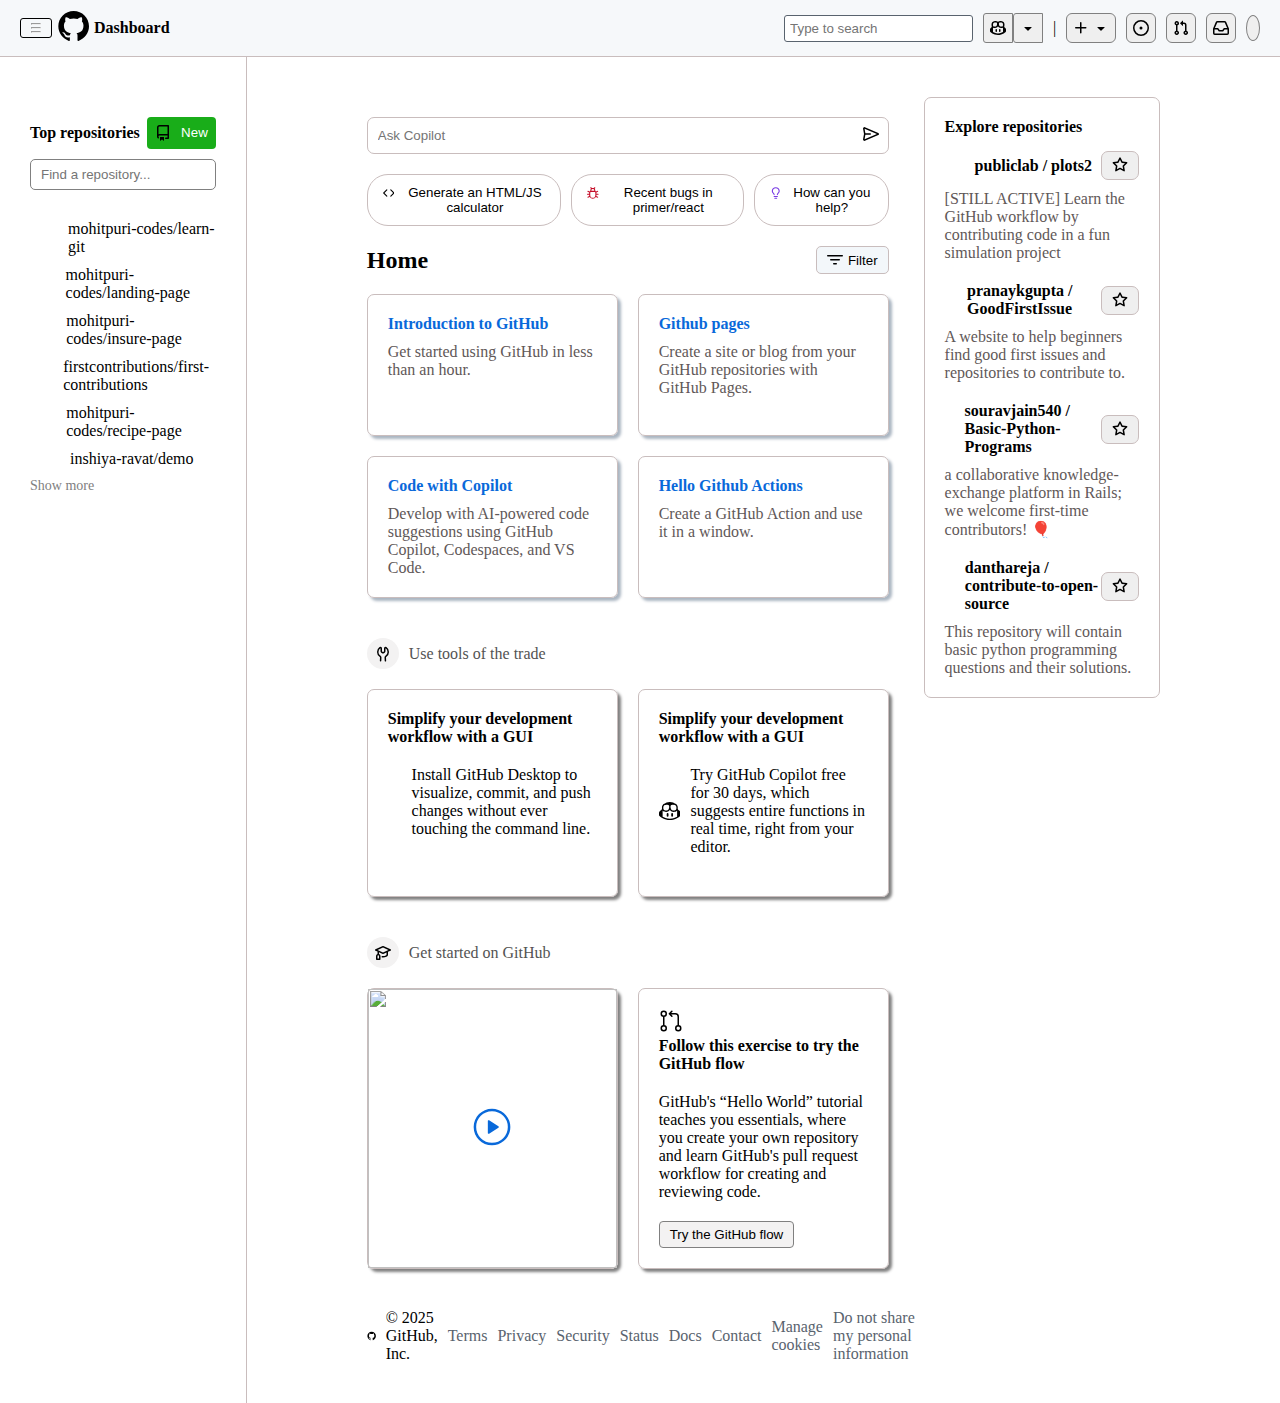
==== index.html @ d953e291 "feat:Added the main page" ====
<!DOCTYPE html>
<html lang="en">
<head>
    <meta charset="UTF-8">
    <meta name="viewport" content="width=device-width, initial-scale=1.0">
    <title>Document</title>
    <link rel="stylesheet" href="style.css">
</head>
<body>
    <header>
        <nav>
            <!-- left nav -->
            <div class="left-nav">
                <div class="hamburger-menu">
                    <hr>
                    <hr>
                    <hr>
                </div>
                <div class="brand-logo">
                    <svg height="32" aria-hidden="true" viewBox="0 0 24 24" version="1.1" width="32" data-view-component="true" class="octicon octicon-mark-github v-align-middle">
                        <path d="M12.5.75C6.146.75 1 5.896 1 12.25c0 5.089 3.292 9.387 7.863 10.91.575.101.79-.244.79-.546 0-.273-.014-1.178-.014-2.142-2.889.532-3.636-.704-3.866-1.35-.13-.331-.69-1.352-1.18-1.625-.402-.216-.977-.748-.014-.762.906-.014 1.553.834 1.769 1.179 1.035 1.74 2.688 1.25 3.349.948.1-.747.402-1.25.733-1.538-2.559-.287-5.232-1.279-5.232-5.678 0-1.25.445-2.285 1.178-3.09-.115-.288-.517-1.467.115-3.048 0 0 .963-.302 3.163 1.179.92-.259 1.897-.388 2.875-.388.977 0 1.955.13 2.875.388 2.2-1.495 3.162-1.179 3.162-1.179.633 1.581.23 2.76.115 3.048.733.805 1.179 1.825 1.179 3.09 0 4.413-2.688 5.39-5.247 5.678.417.36.776 1.05.776 2.128 0 1.538-.014 2.774-.014 3.162 0 .302.216.662.79.547C20.709 21.637 24 17.324 24 12.25 24 5.896 18.854.75 12.5.75Z"></path>
                    </svg>
                </div>
                <h4>Dashboard</h4>
            </div>
            <!-- right nav -->
             <div class="right-nav">
                <input type="text" placeholder="Type to search">
                <div class="copilot">
                    <button>
                        <svg aria-hidden="true" height="16" viewBox="0 0 16 16" version="1.1" width="16" data-view-component="true" class="octicon octicon-copilot Button-visual">
                            <path d="M7.998 15.035c-4.562 0-7.873-2.914-7.998-3.749V9.338c.085-.628.677-1.686 1.588-2.065.013-.07.024-.143.036-.218.029-.183.06-.384.126-.612-.201-.508-.254-1.084-.254-1.656 0-.87.128-1.769.693-2.484.579-.733 1.494-1.124 2.724-1.261 1.206-.134 2.262.034 2.944.765.05.053.096.108.139.165.044-.057.094-.112.143-.165.682-.731 1.738-.899 2.944-.765 1.23.137 2.145.528 2.724 1.261.566.715.693 1.614.693 2.484 0 .572-.053 1.148-.254 1.656.066.228.098.429.126.612.012.076.024.148.037.218.924.385 1.522 1.471 1.591 2.095v1.872c0 .766-3.351 3.795-8.002 3.795Zm0-1.485c2.28 0 4.584-1.11 5.002-1.433V7.862l-.023-.116c-.49.21-1.075.291-1.727.291-1.146 0-2.059-.327-2.71-.991A3.222 3.222 0 0 1 8 6.303a3.24 3.24 0 0 1-.544.743c-.65.664-1.563.991-2.71.991-.652 0-1.236-.081-1.727-.291l-.023.116v4.255c.419.323 2.722 1.433 5.002 1.433ZM6.762 2.83c-.193-.206-.637-.413-1.682-.297-1.019.113-1.479.404-1.713.7-.247.312-.369.789-.369 1.554 0 .793.129 1.171.308 1.371.162.181.519.379 1.442.379.853 0 1.339-.235 1.638-.54.315-.322.527-.827.617-1.553.117-.935-.037-1.395-.241-1.614Zm4.155-.297c-1.044-.116-1.488.091-1.681.297-.204.219-.359.679-.242 1.614.091.726.303 1.231.618 1.553.299.305.784.54 1.638.54.922 0 1.28-.198 1.442-.379.179-.2.308-.578.308-1.371 0-.765-.123-1.242-.37-1.554-.233-.296-.693-.587-1.713-.7Z"></path><path d="M6.25 9.037a.75.75 0 0 1 .75.75v1.501a.75.75 0 0 1-1.5 0V9.787a.75.75 0 0 1 .75-.75Zm4.25.75v1.501a.75.75 0 0 1-1.5 0V9.787a.75.75 0 0 1 1.5 0Z"></path>
                        </svg>
                    </button>
                    <button>
                        <svg aria-hidden="true" height="16" viewBox="0 0 16 16" version="1.1" width="16" data-view-component="true" class="octicon octicon-triangle-down Button-visual">
                            <path d="m4.427 7.427 3.396 3.396a.25.25 0 0 0 .354 0l3.396-3.396A.25.25 0 0 0 11.396 7H4.604a.25.25 0 0 0-.177.427Z"></path>
                        </svg>
                    </button>
                </div>
                <div class="pipeline">
                    |
                </div>
                <div class="create-repo">
                    <button>
                        <svg aria-hidden="true" height="16" viewBox="0 0 16 16" version="1.1" width="16" data-view-component="true" class="octicon octicon-plus">
                            <path d="M7.75 2a.75.75 0 0 1 .75.75V7h4.25a.75.75 0 0 1 0 1.5H8.5v4.25a.75.75 0 0 1-1.5 0V8.5H2.75a.75.75 0 0 1 0-1.5H7V2.75A.75.75 0 0 1 7.75 2Z"></path>
                        </svg>
                        <svg aria-hidden="true" height="16" viewBox="0 0 16 16" version="1.1" width="16" data-view-component="true" class="octicon octicon-triangle-down">
                            <path d="m4.427 7.427 3.396 3.396a.25.25 0 0 0 .354 0l3.396-3.396A.25.25 0 0 0 11.396 7H4.604a.25.25 0 0 0-.177.427Z"></path>
                        </svg>
                    </button>
                    
                </div>
                <button class="issues">
                    <svg aria-hidden="true" height="16" viewBox="0 0 16 16" version="1.1" width="16" data-view-component="true" class="octicon octicon-issue-opened Button-visual">
                        <path d="M8 9.5a1.5 1.5 0 1 0 0-3 1.5 1.5 0 0 0 0 3Z"></path><path d="M8 0a8 8 0 1 1 0 16A8 8 0 0 1 8 0ZM1.5 8a6.5 6.5 0 1 0 13 0 6.5 6.5 0 0 0-13 0Z"></path>
                    </svg>
                </button>
                <button class="pull-requests">
                    <svg aria-hidden="true" height="16" viewBox="0 0 16 16" version="1.1" width="16" data-view-component="true" class="octicon octicon-git-pull-request Button-visual">
                        <path d="M1.5 3.25a2.25 2.25 0 1 1 3 2.122v5.256a2.251 2.251 0 1 1-1.5 0V5.372A2.25 2.25 0 0 1 1.5 3.25Zm5.677-.177L9.573.677A.25.25 0 0 1 10 .854V2.5h1A2.5 2.5 0 0 1 13.5 5v5.628a2.251 2.251 0 1 1-1.5 0V5a1 1 0 0 0-1-1h-1v1.646a.25.25 0 0 1-.427.177L7.177 3.427a.25.25 0 0 1 0-.354ZM3.75 2.5a.75.75 0 1 0 0 1.5.75.75 0 0 0 0-1.5Zm0 9.5a.75.75 0 1 0 0 1.5.75.75 0 0 0 0-1.5Zm8.25.75a.75.75 0 1 0 1.5 0 .75.75 0 0 0-1.5 0Z"></path>
                    </svg>
                </button>
                <button class="notifications">
                    <svg aria-hidden="true" height="16" viewBox="0 0 16 16" version="1.1" width="16" data-view-component="true" class="octicon octicon-inbox Button-visual">
                        <path d="M2.8 2.06A1.75 1.75 0 0 1 4.41 1h7.18c.7 0 1.333.417 1.61 1.06l2.74 6.395c.04.093.06.194.06.295v4.5A1.75 1.75 0 0 1 14.25 15H1.75A1.75 1.75 0 0 1 0 13.25v-4.5c0-.101.02-.202.06-.295Zm1.61.44a.25.25 0 0 0-.23.152L1.887 8H4.75a.75.75 0 0 1 .6.3L6.625 10h2.75l1.275-1.7a.75.75 0 0 1 .6-.3h2.863L11.82 2.652a.25.25 0 0 0-.23-.152Zm10.09 7h-2.875l-1.275 1.7a.75.75 0 0 1-.6.3h-3.5a.75.75 0 0 1-.6-.3L4.375 9.5H1.5v3.75c0 .138.112.25.25.25h12.5a.25.25 0 0 0 .25-.25Z"></path>
                    </svg>
                </button>
                <button class="profile">
                    <img src="	https://avatars.githubusercontent.com/u/194055453?v=4" alt="">

                </button>
             </div>
        </nav>
    </header>
    <!-- main -->

    <main class="main-section">
        <div class="main-section-left">
            <div class="create-new-repo">
                <h4>Top repositories</h4>
                <button class="create-new-repo-btn">
                    <span><svg aria-hidden="true" height="16" viewBox="0 0 16 16" version="1.1" width="16" data-view-component="true" class="octicon octicon-repo">
                        <path d="M2 2.5A2.5 2.5 0 0 1 4.5 0h8.75a.75.75 0 0 1 .75.75v12.5a.75.75 0 0 1-.75.75h-2.5a.75.75 0 0 1 0-1.5h1.75v-2h-8a1 1 0 0 0-.714 1.7.75.75 0 1 1-1.072 1.05A2.495 2.495 0 0 1 2 11.5Zm10.5-1h-8a1 1 0 0 0-1 1v6.708A2.486 2.486 0 0 1 4.5 9h8ZM5 12.25a.25.25 0 0 1 .25-.25h3.5a.25.25 0 0 1 .25.25v3.25a.25.25 0 0 1-.4.2l-1.45-1.087a.249.249 0 0 0-.3 0L5.4 15.7a.25.25 0 0 1-.4-.2Z"></path>
                    </svg></span>
                    <span>New</span></button>
            </div>
            <div class="find-repo">
                <input type="text" placeholder="Find a repository...">
                <ul>
                    <li><img src="https://avatars.githubusercontent.com/u/194055453?v=4" alt=""> <span>mohitpuri-codes/learn-git</span></li>
                    <li><img src="https://avatars.githubusercontent.com/u/194055453?v=4" alt=""> <span>
                        mohitpuri-codes/landing-page</span></li>
                    <li><img src="https://avatars.githubusercontent.com/u/194055453?v=4" alt=""> <span>mohitpuri-codes/insure-page</span></li>
                    <li><img src="https://avatars.githubusercontent.com/u/37713493?s=16&amp;v=4" alt=""> <span>firstcontributions/first-contributions</span></li>
                    <li><img src="https://avatars.githubusercontent.com/u/194055453?v=4" alt=""> <span>mohitpuri-codes/recipe-page</span></li>
                    <li><img src="https://avatars.githubusercontent.com/u/194055453?v=4" alt=""> <span>inshiya-ravat/demo</span></li>
                    <li class="show-more">Show more</li>
                </ul>
            </div>
        </div>
        <div class="main-section-right grid-container">
            <div class="grid-left" style="padding-right: 35px;">
                <div class="copilot-container">
                    <input type="text" placeholder="Ask Copilot" >
                    <div class="send">
                        <svg aria-hidden="true" height="16" viewBox="0 0 16 16" version="1.1" width="16" data-view-component="true" class="octicon octicon-paper-airplane Button-visual">
                            <path d="M.989 8 .064 2.68a1.342 1.342 0 0 1 1.85-1.462l13.402 5.744a1.13 1.13 0 0 1 0 2.076L1.913 14.782a1.343 1.343 0 0 1-1.85-1.463L.99 8Zm.603-5.288L2.38 7.25h4.87a.75.75 0 0 1 0 1.5H2.38l-.788 4.538L13.929 8Z"></path>
                        </svg>
                    </div>
                </div>
                <div class="copilot-suggestions">
                    <button> <svg aria-hidden="true" height="16" viewBox="0 0 16 16" version="1.1" width="16" data-view-component="true" class="octicon octicon-code">
                        <path d="m11.28 3.22 4.25 4.25a.75.75 0 0 1 0 1.06l-4.25 4.25a.749.749 0 0 1-1.275-.326.749.749 0 0 1 .215-.734L13.94 8l-3.72-3.72a.749.749 0 0 1 .326-1.275.749.749 0 0 1 .734.215Zm-6.56 0a.751.751 0 0 1 1.042.018.751.751 0 0 1 .018 1.042L2.06 8l3.72 3.72a.749.749 0 0 1-.326 1.275.749.749 0 0 1-.734-.215L.47 8.53a.75.75 0 0 1 0-1.06Z"></path>
                        </svg> 
                        <span> Generate an HTML/JS calculator</span>
                    </button>
                    <button> <svg style="fill: rgba(197, 13, 40,1);"  aria-hidden="true" height="16" viewBox="0 0 16 16" version="1.1" width="16" data-view-component="true" class="octicon octicon-bug">
                        <path d="M4.72.22a.75.75 0 0 1 1.06 0l1 .999a3.488 3.488 0 0 1 2.441 0l.999-1a.748.748 0 0 1 1.265.332.75.75 0 0 1-.205.729l-.775.776c.616.63.995 1.493.995 2.444v.327c0 .1-.009.197-.025.292.408.14.764.392 1.029.722l1.968-.787a.75.75 0 0 1 .556 1.392L13 7.258V9h2.25a.75.75 0 0 1 0 1.5H13v.5c0 .409-.049.806-.141 1.186l2.17.868a.75.75 0 0 1-.557 1.392l-2.184-.873A4.997 4.997 0 0 1 8 16a4.997 4.997 0 0 1-4.288-2.427l-2.183.873a.75.75 0 0 1-.558-1.392l2.17-.868A5.036 5.036 0 0 1 3 11v-.5H.75a.75.75 0 0 1 0-1.5H3V7.258L.971 6.446a.75.75 0 0 1 .558-1.392l1.967.787c.265-.33.62-.583 1.03-.722a1.677 1.677 0 0 1-.026-.292V4.5c0-.951.38-1.814.995-2.444L4.72 1.28a.75.75 0 0 1 0-1.06Zm.53 6.28a.75.75 0 0 0-.75.75V11a3.5 3.5 0 1 0 7 0V7.25a.75.75 0 0 0-.75-.75ZM6.173 5h3.654A.172.172 0 0 0 10 4.827V4.5a2 2 0 1 0-4 0v.327c0 .096.077.173.173.173Z"></path>
                    </svg> 
                        <span> Recent bugs in primer/react</span>
                    </button>
                    <button> <svg style="fill: rgba(120, 58, 228,1);" aria-hidden="true" height="16" viewBox="0 0 16 16" version="1.1" width="16" data-view-component="true" class="octicon octicon-light-bulb">
                        <path d="M8 1.5c-2.363 0-4 1.69-4 3.75 0 .984.424 1.625.984 2.304l.214.253c.223.264.47.556.673.848.284.411.537.896.621 1.49a.75.75 0 0 1-1.484.211c-.04-.282-.163-.547-.37-.847a8.456 8.456 0 0 0-.542-.68c-.084-.1-.173-.205-.268-.32C3.201 7.75 2.5 6.766 2.5 5.25 2.5 2.31 4.863 0 8 0s5.5 2.31 5.5 5.25c0 1.516-.701 2.5-1.328 3.259-.095.115-.184.22-.268.319-.207.245-.383.453-.541.681-.208.3-.33.565-.37.847a.751.751 0 0 1-1.485-.212c.084-.593.337-1.078.621-1.489.203-.292.45-.584.673-.848.075-.088.147-.173.213-.253.561-.679.985-1.32.985-2.304 0-2.06-1.637-3.75-4-3.75ZM5.75 12h4.5a.75.75 0 0 1 0 1.5h-4.5a.75.75 0 0 1 0-1.5ZM6 15.25a.75.75 0 0 1 .75-.75h2.5a.75.75 0 0 1 0 1.5h-2.5a.75.75 0 0 1-.75-.75Z"></path>
                    </svg>
                        <span> How can you help?</span>
                    </button>
                </div>
                
                <div class="home-container">
                    <h2>Home</h2>
                    <button><svg aria-hidden="true" height="16" viewBox="0 0 16 16" version="1.1" width="16" data-view-component="true" class="octicon octicon-filter mr-2">
                        <path d="M.75 3h14.5a.75.75 0 0 1 0 1.5H.75a.75.75 0 0 1 0-1.5ZM3 7.75A.75.75 0 0 1 3.75 7h8.5a.75.75 0 0 1 0 1.5h-8.5A.75.75 0 0 1 3 7.75Zm3 4a.75.75 0 0 1 .75-.75h2.5a.75.75 0 0 1 0 1.5h-2.5a.75.75 0 0 1-.75-.75Z"></path>
                    </svg><span>Filter </span></button>
                </div>
                <div class="tutorials-grid">
                    <div class="tutorial">
                        <h4>Introduction to GitHub</h4>
                        <p>Get started using GitHub in less than an hour.</p>
                    </div>
                    <div class="tutorial">
                        <h4>Github pages</h4>
                        <p>Create a site or blog from your GitHub repositories with GitHub Pages.</p>
                    </div>
                    <div class="tutorial">
                        <h4>Code with Copilot</h4>
                        <p>Develop with AI-powered code suggestions using GitHub Copilot, Codespaces, and VS Code.</p>
                    </div>
                    <div class="tutorial">
                        <h4>Hello Github Actions</h4>
                        <p>Create a GitHub Action and use it in a window.</p>
                    </div>
                </div>
                <div class="use-this-tools-container">
                    <div class="use-this-tools">
                        <span>
                            <svg aria-hidden="true" height="16" viewBox="0 0 16 16" version="1.1" width="16" data-view-component="true" class="octicon octicon-tools color-fg-subtle">
                                <path d="M5.433 2.304A4.492 4.492 0 0 0 3.5 6c0 1.598.832 3.002 2.09 3.802.518.328.929.923.902 1.64v.008l-.164 3.337a.75.75 0 1 1-1.498-.073l.163-3.33c.002-.085-.05-.216-.207-.316A5.996 5.996 0 0 1 2 6a5.993 5.993 0 0 1 2.567-4.92 1.482 1.482 0 0 1 1.673-.04c.462.296.76.827.76 1.423v2.82c0 .082.041.16.11.206l.75.51a.25.25 0 0 0 .28 0l.75-.51A.249.249 0 0 0 9 5.282V2.463c0-.596.298-1.127.76-1.423a1.482 1.482 0 0 1 1.673.04A5.993 5.993 0 0 1 14 6a5.996 5.996 0 0 1-2.786 5.068c-.157.1-.209.23-.207.315l.163 3.33a.752.752 0 0 1-1.094.714.75.75 0 0 1-.404-.64l-.164-3.345c-.027-.717.384-1.312.902-1.64A4.495 4.495 0 0 0 12.5 6a4.492 4.492 0 0 0-1.933-3.696c-.024.017-.067.067-.067.16v2.818a1.75 1.75 0 0 1-.767 1.448l-.75.51a1.75 1.75 0 0 1-1.966 0l-.75-.51A1.75 1.75 0 0 1 5.5 5.282V2.463c0-.092-.043-.142-.067-.159Z"></path>
                            </svg>
                        </span>
                        <p>Use tools of the trade</p>
                    </div>
                    <div class="use-this-tools-grid">
                        <div class="use-this-tool">
                            <h4>Simplify your development workflow with a GUI</h4>
                            <div class="use-this-tool__body">
                                <img src="https://github.githubassets.com/assets/gh-desktop-7c9388a38509.png" alt="">
                                <p>
                                    Install GitHub Desktop to visualize, commit, and push changes without ever touching the command line.</p>
                            </div>
                        </div>
                        <div class="use-this-tool">
                            <h4>Simplify your development workflow with a GUI</h4>
                            <div class="use-this-tool__body">
                                <svg style="width: 82px; height: 82px;" aria-hidden="true" height="24" viewBox="0 0 24 24" version="1.1" width="24" data-view-component="true" class="octicon octicon-copilot mb-3">
                                    <path d="M23.922 16.992c-.861 1.495-5.859 5.023-11.922 5.023-6.063 0-11.061-3.528-11.922-5.023A.641.641 0 0 1 0 16.736v-2.869a.841.841 0 0 1 .053-.22c.372-.935 1.347-2.292 2.605-2.656.167-.429.414-1.055.644-1.517a10.195 10.195 0 0 1-.052-1.086c0-1.331.282-2.499 1.132-3.368.397-.406.89-.717 1.474-.952 1.399-1.136 3.392-2.093 6.122-2.093 2.731 0 4.767.957 6.166 2.093.584.235 1.077.546 1.474.952.85.869 1.132 2.037 1.132 3.368 0 .368-.014.733-.052 1.086.23.462.477 1.088.644 1.517 1.258.364 2.233 1.721 2.605 2.656a.832.832 0 0 1 .053.22v2.869a.641.641 0 0 1-.078.256ZM12.172 11h-.344a4.323 4.323 0 0 1-.355.508C10.703 12.455 9.555 13 7.965 13c-1.725 0-2.989-.359-3.782-1.259a2.005 2.005 0 0 1-.085-.104L4 11.741v6.585c1.435.779 4.514 2.179 8 2.179 3.486 0 6.565-1.4 8-2.179v-6.585l-.098-.104s-.033.045-.085.104c-.793.9-2.057 1.259-3.782 1.259-1.59 0-2.738-.545-3.508-1.492a4.323 4.323 0 0 1-.355-.508h-.016.016Zm.641-2.935c.136 1.057.403 1.913.878 2.497.442.544 1.134.938 2.344.938 1.573 0 2.292-.337 2.657-.751.384-.435.558-1.15.558-2.361 0-1.14-.243-1.847-.705-2.319-.477-.488-1.319-.862-2.824-1.025-1.487-.161-2.192.138-2.533.529-.269.307-.437.808-.438 1.578v.021c0 .265.021.562.063.893Zm-1.626 0c.042-.331.063-.628.063-.894v-.02c-.001-.77-.169-1.271-.438-1.578-.341-.391-1.046-.69-2.533-.529-1.505.163-2.347.537-2.824 1.025-.462.472-.705 1.179-.705 2.319 0 1.211.175 1.926.558 2.361.365.414 1.084.751 2.657.751 1.21 0 1.902-.394 2.344-.938.475-.584.742-1.44.878-2.497Z"></path><path d="M14.5 14.25a1 1 0 0 1 1 1v2a1 1 0 0 1-2 0v-2a1 1 0 0 1 1-1Zm-5 0a1 1 0 0 1 1 1v2a1 1 0 0 1-2 0v-2a1 1 0 0 1 1-1Z"></path>
                                </svg>
                                <p>
                                    Try GitHub Copilot free for 30 days, which suggests entire functions in real time, right from your editor.</p>
                            </div>
                        </div>
                    </div>
                </div> 
                <div class="use-this-tools-container Get-started-on-GitHub" >
                    <div class="use-this-tools">
                        <span>
                            <svg aria-hidden="true" height="16" viewBox="0 0 16 16" version="1.1" width="16" data-view-component="true" class="octicon octicon-mortar-board color-fg-subtle">
                                <path d="M7.693 1.066a.747.747 0 0 1 .614 0l7.25 3.25a.75.75 0 0 1 0 1.368L13 6.831v2.794c0 1.024-.81 1.749-1.66 2.173-.893.447-2.075.702-3.34.702-.278 0-.55-.012-.816-.036a.75.75 0 0 1 .133-1.494c.22.02.45.03.683.03 1.082 0 2.025-.221 2.67-.543.69-.345.83-.682.83-.832V7.503L8.307 8.934a.747.747 0 0 1-.614 0L4 7.28v1.663c.296.105.575.275.812.512.438.438.688 1.059.688 1.796v3a.75.75 0 0 1-.75.75h-3a.75.75 0 0 1-.75-.75v-3c0-.737.25-1.358.688-1.796.237-.237.516-.407.812-.512V6.606L.443 5.684a.75.75 0 0 1 0-1.368ZM2.583 5 8 7.428 13.416 5 8 2.572ZM2.5 11.25v2.25H4v-2.25c0-.388-.125-.611-.25-.735a.697.697 0 0 0-.5-.203.707.707 0 0 0-.5.203c-.125.124-.25.347-.25.735Z"></path>
                            </svg>
                        </span>
                        <p>Get started on GitHub</p>
                    </div>
                    <div class="use-this-tools-grid">
                        <div class="use-this-tool get-started-tool">
                            <span class="play-pause"><a href="https://www.youtube.com/watch?v=pBy1zgt0XPc"><svg aria-hidden="true" height="54" viewBox="0 0 24 24" version="1.1" width="24" data-view-component="true" class="octicon octicon-play color-fg-on-emphasis d-block">
                                <path d="M9.5 15.584V8.416a.5.5 0 0 1 .77-.42l5.576 3.583a.5.5 0 0 1 0 .842l-5.576 3.584a.5.5 0 0 1-.77-.42Z"></path><path d="M1 12C1 5.925 5.925 1 12 1s11 4.925 11 11-4.925 11-11 11S1 18.075 1 12Zm11-9.5A9.5 9.5 0 0 0 2.5 12a9.5 9.5 0 0 0 9.5 9.5 9.5 9.5 0 0 0 9.5-9.5A9.5 9.5 0 0 0 12 2.5Z"></path>
                            </svg></a></span>
                            <img src="https://github.githubassets.com/assets/video-thumbnail-22873af1c902.jpg" alt="">
                        </div>
                        <div class="use-this-tool">
                            <span><svg aria-hidden="true" height="24" viewBox="0 0 24 24" version="1.1" width="24" data-view-component="true" class="octicon octicon-git-pull-request color-fg-subtle mr-2">
                                <path d="M16 19.25a3.25 3.25 0 1 1 6.5 0 3.25 3.25 0 0 1-6.5 0Zm-14.5 0a3.25 3.25 0 1 1 6.5 0 3.25 3.25 0 0 1-6.5 0Zm0-14.5a3.25 3.25 0 1 1 6.5 0 3.25 3.25 0 0 1-6.5 0ZM4.75 3a1.75 1.75 0 1 0 .001 3.501A1.75 1.75 0 0 0 4.75 3Zm0 14.5a1.75 1.75 0 1 0 .001 3.501A1.75 1.75 0 0 0 4.75 17.5Zm14.5 0a1.75 1.75 0 1 0 .001 3.501 1.75 1.75 0 0 0-.001-3.501Z"></path><path d="M13.405 1.72a.75.75 0 0 1 0 1.06L12.185 4h4.065A3.75 3.75 0 0 1 20 7.75v8.75a.75.75 0 0 1-1.5 0V7.75a2.25 2.25 0 0 0-2.25-2.25h-4.064l1.22 1.22a.75.75 0 0 1-1.061 1.06l-2.5-2.5a.75.75 0 0 1 0-1.06l2.5-2.5a.75.75 0 0 1 1.06 0ZM4.75 7.25A.75.75 0 0 1 5.5 8v8A.75.75 0 0 1 4 16V8a.75.75 0 0 1 .75-.75Z"></path>
                            </svg></span>
                            <h4>Follow this exercise to try the GitHub flow</h4>
                            <div class="use-this-tool__body">
                                
                                <p>
                                    GitHub's “Hello World” tutorial teaches you essentials, where you create your own repository and learn GitHub's pull request workflow for creating and reviewing code.</p>
                            </div>
                            <button class="github-flow">
                                Try the GitHub flow
                            </button>
                        </div>
                    </div>
                </div>
            </div>
            <div class="grid-right">
                <div class="explore-repo">
                    <h4>Explore repositories</h4>
                    <div class="repositories">
                        <div class="repo">
                            <div class="repositories-heading">
                                <div class="repositories-heading__title">
                                    <span>
                                        <img src="	https://avatars.githubusercontent.com/u/4621650?s=40&v=4" alt="">
                                        <h4> publiclab / plots2</h4>
                                    </span>
                                    <span>
                                        <button class="star">
                                            <svg aria-hidden="true" height="16" viewBox="0 0 16 16" version="1.1" width="16" data-view-component="true" class="octicon octicon-star mr-0 d-inline-block">
                                                <path d="M8 .25a.75.75 0 0 1 .673.418l1.882 3.815 4.21.612a.75.75 0 0 1 .416 1.279l-3.046 2.97.719 4.192a.751.751 0 0 1-1.088.791L8 12.347l-3.766 1.98a.75.75 0 0 1-1.088-.79l.72-4.194L.818 6.374a.75.75 0 0 1 .416-1.28l4.21-.611L7.327.668A.75.75 0 0 1 8 .25Zm0 2.445L6.615 5.5a.75.75 0 0 1-.564.41l-3.097.45 2.24 2.184a.75.75 0 0 1 .216.664l-.528 3.084 2.769-1.456a.75.75 0 0 1 .698 0l2.77 1.456-.53-3.084a.75.75 0 0 1 .216-.664l2.24-2.183-3.096-.45a.75.75 0 0 1-.564-.41L8 2.694Z"></path>
                                            </svg>
                                        </button>
                                    </span>
                                </div>
                                <div class="repositories-heading__content">
                                    [STILL ACTIVE] Learn the GitHub workflow by contributing code in a fun simulation project
                                </div>
                                
                            </div>
                        </div>
                        <div class="repo">
                            <div class="repositories-heading">
                                <div class="repositories-heading__title">
                                    <span>
                                        <img src="	https://avatars.githubusercontent.com/u/4621650?s=40&v=4" alt="">
                                    <h4> pranaykgupta / GoodFirstIssue</h4>
                                    </span>
                                    <span>
                                        <button class="star">
                                            <svg aria-hidden="true" height="16" viewBox="0 0 16 16" version="1.1" width="16" data-view-component="true" class="octicon octicon-star mr-0 d-inline-block">
                                                <path d="M8 .25a.75.75 0 0 1 .673.418l1.882 3.815 4.21.612a.75.75 0 0 1 .416 1.279l-3.046 2.97.719 4.192a.751.751 0 0 1-1.088.791L8 12.347l-3.766 1.98a.75.75 0 0 1-1.088-.79l.72-4.194L.818 6.374a.75.75 0 0 1 .416-1.28l4.21-.611L7.327.668A.75.75 0 0 1 8 .25Zm0 2.445L6.615 5.5a.75.75 0 0 1-.564.41l-3.097.45 2.24 2.184a.75.75 0 0 1 .216.664l-.528 3.084 2.769-1.456a.75.75 0 0 1 .698 0l2.77 1.456-.53-3.084a.75.75 0 0 1 .216-.664l2.24-2.183-3.096-.45a.75.75 0 0 1-.564-.41L8 2.694Z"></path>
                                            </svg>
                                        </button>
                                    </span>
                                </div>
                                <div class="repositories-heading__content">
                                    A website to help beginners find good first issues and repositories to contribute to.
                                </div>
                            </div>
                        </div>
                        <div class="repo">
                            <div class="repositories-heading">
                                <div class="repositories-heading__title">
                                    <span>
                                        <img src="	https://avatars.githubusercontent.com/u/4621650?s=40&v=4" alt="">
                                    <h4>  souravjain540 / Basic-Python-Programs</h4>
                                    </span>
                                    <span>
                                        <button class="star">
                                            <svg aria-hidden="true" height="16" viewBox="0 0 16 16" version="1.1" width="16" data-view-component="true" class="octicon octicon-star mr-0 d-inline-block">
                                                <path d="M8 .25a.75.75 0 0 1 .673.418l1.882 3.815 4.21.612a.75.75 0 0 1 .416 1.279l-3.046 2.97.719 4.192a.751.751 0 0 1-1.088.791L8 12.347l-3.766 1.98a.75.75 0 0 1-1.088-.79l.72-4.194L.818 6.374a.75.75 0 0 1 .416-1.28l4.21-.611L7.327.668A.75.75 0 0 1 8 .25Zm0 2.445L6.615 5.5a.75.75 0 0 1-.564.41l-3.097.45 2.24 2.184a.75.75 0 0 1 .216.664l-.528 3.084 2.769-1.456a.75.75 0 0 1 .698 0l2.77 1.456-.53-3.084a.75.75 0 0 1 .216-.664l2.24-2.183-3.096-.45a.75.75 0 0 1-.564-.41L8 2.694Z"></path>
                                            </svg>
                                        </button>
                                    </span>
                                </div>
                                <div class="repositories-heading__content">
                                    a collaborative knowledge-exchange platform in Rails; we welcome first-time contributors! 🎈
                                </div>
                            </div>
                        </div>
                        <div class="repo">
                            <div class="repositories-heading">
                                <div class="repositories-heading__title">
                                    <span>
                                        <img src="	https://avatars.githubusercontent.com/u/4621650?s=40&v=4" alt="">
                                    <h4> danthareja / contribute-to-open-source</h4>
                                    </span>
                                    <span>
                                        <button class="star">
                                            <svg aria-hidden="true" height="16" viewBox="0 0 16 16" version="1.1" width="16" data-view-component="true" class="octicon octicon-star mr-0 d-inline-block">
                                                <path d="M8 .25a.75.75 0 0 1 .673.418l1.882 3.815 4.21.612a.75.75 0 0 1 .416 1.279l-3.046 2.97.719 4.192a.751.751 0 0 1-1.088.791L8 12.347l-3.766 1.98a.75.75 0 0 1-1.088-.79l.72-4.194L.818 6.374a.75.75 0 0 1 .416-1.28l4.21-.611L7.327.668A.75.75 0 0 1 8 .25Zm0 2.445L6.615 5.5a.75.75 0 0 1-.564.41l-3.097.45 2.24 2.184a.75.75 0 0 1 .216.664l-.528 3.084 2.769-1.456a.75.75 0 0 1 .698 0l2.77 1.456-.53-3.084a.75.75 0 0 1 .216-.664l2.24-2.183-3.096-.45a.75.75 0 0 1-.564-.41L8 2.694Z"></path>
                                            </svg>
                                        </button>
                                    </span>
                                </div>
                                <div class="repositories-heading__content">
                                    This repository will contain basic python programming questions and their solutions.
                                </div>
                            </div>
                        </div>
                    </div>
                </div>
            </div>
            <footer>
                <svg aria-hidden="true" height="24" viewBox="0 0 24 24" version="1.1" width="24" data-view-component="true" class="octicon octicon-mark-github">
                    <path d="M12.5.75C6.146.75 1 5.896 1 12.25c0 5.089 3.292 9.387 7.863 10.91.575.101.79-.244.79-.546 0-.273-.014-1.178-.014-2.142-2.889.532-3.636-.704-3.866-1.35-.13-.331-.69-1.352-1.18-1.625-.402-.216-.977-.748-.014-.762.906-.014 1.553.834 1.769 1.179 1.035 1.74 2.688 1.25 3.349.948.1-.747.402-1.25.733-1.538-2.559-.287-5.232-1.279-5.232-5.678 0-1.25.445-2.285 1.178-3.09-.115-.288-.517-1.467.115-3.048 0 0 .963-.302 3.163 1.179.92-.259 1.897-.388 2.875-.388.977 0 1.955.13 2.875.388 2.2-1.495 3.162-1.179 3.162-1.179.633 1.581.23 2.76.115 3.048.733.805 1.179 1.825 1.179 3.09 0 4.413-2.688 5.39-5.247 5.678.417.36.776 1.05.776 2.128 0 1.538-.014 2.774-.014 3.162 0 .302.216.662.79.547C20.709 21.637 24 17.324 24 12.25 24 5.896 18.854.75 12.5.75Z"></path>
                </svg>
                <p>© 2025 GitHub, Inc.
                    
                    </p>
                    <a href="#">Terms
                    </a>
                    <a href="#">Privacy</a>
                    <a href="#">Security</a>
                    <a href="#">Status</a>
                    <a href="#">Docs</a>
                    <a href="#">Contact</a>
                    <a href="#">Manage cookies</a>
                    <a href="#">Do not share my personal information</a>
            </footer>
        </div>
    </main>
</body>
</html>
---- style.css ----
* {
  margin: 0;
  padding: 0;
  box-sizing: border-box;
}

nav {
  display: flex;
  justify-content: space-between;
  padding: 10px 20px;
  background-color: #f6f8fa;
  width: 100%;
  border-bottom: 1px solid rgb(201, 189, 189);
}

nav hr {
  /* border: 1px solid black; */
  width: 10px;
  margin: 2px 8px;
}

.hamburger-menu {
  border: 1px solid black;
  padding: 2px;
  border-radius: 3px;
}

.left-nav {
  display: flex;
  gap: 5px;
  align-items: center;
}

.create-new-repo-btn {
  display: flex;
  align-items: self-start;
  border-radius: 4px;
  justify-content: center;
  padding: 8px 8px 5px 8px;
  gap: 10px;
  background-color: rgb(25, 173, 25);
  color: white;
  border: none;
}

/* right nav */

.right-nav {
  display: flex;
  align-items: center;
  gap: 10px;
}

.right-nav input {
  padding: 5px;
  border-radius: 3px;
  border: 1px solid #59636e;
}

.right-nav button {
  padding: 6px 6px 3px 6px;
  border-radius: 6px;
  border: 1px solid grey;
}

.copilot {
  display: flex;
}

.copilot button {
  border-radius: 3px 0 0 3px !important ;
}

.profile {
  border-radius: 50% !important;
}

.profile img {
  width: 20px;
  border-radius: 50%;
}

@media screen and (max-width: 768px) {
  nav input:placeholder-shown {
    text-overflow: ellipsis;
    width: 50px;
  }
}

@media screen and (max-width: 480px) {
  nav h4 {
    width: 20px;
    white-space: nowrap;
    overflow: hidden;
    text-overflow: ellipsis;
  }
  .create-repo,
  .issues,
  .pull-requests,
  .pipeline {
    display: none;
  }
}

@media screen and (max-width: 320px) {
  nav h4 {
    display: none;
  }
}

/* main */

.find-repo li img {
  width: 20px;
  border-radius: 50%;
}

.find-repo li {
  display: flex;
  align-items: center;
  gap: 20px;
  margin: 10px 0;
}

.find-repo input {
  width: 100%;
  padding: 7px 10px;
  border-radius: 5px;
  border: 1px solid grey;
}

.main-section {
  display: flex;
}

.main-section-left {
  display: flex;
  flex-direction: column;
  gap: 10px;
  /* justify-content: center; */
  padding: 60px 30px;
  border-right: 1px solid rgb(201, 189, 189);
}

.create-new-repo {
  display: flex;
  justify-content: space-between;
  align-items: center;
}

.find-repo {
  display: flex;
  flex-direction: column;
  gap: 20px;
}

.show-more {
  color: grey;
  font-size: 14px;
}

/* main-section-right */

.main-section-right {
  padding: 40px 120px;
}

.grid-container {
  display: grid;
  grid-template-columns: 2fr 1fr;
}

.copilot-container {
  width: 100%;
  display: flex;
  align-items: center;
  position: relative;
}

.copilot-container input {
  width: 100%;
  border: 1px solid rgb(201, 189, 189);
  padding: 10px;
  border-radius: 7px;
  margin: 20px 0;
}

.send {
  position: absolute;
  right: 10px;
}

.copilot-suggestions {
  display: flex;
  gap: 10px;
}

.copilot-suggestions button {
  padding: 10px 15px;
  display: flex;
  border-radius: 21px;
  border: 1px solid rgb(201, 189, 189);
  background-color: transparent;
  justify-content: center;
  gap: 10px;
  margin-bottom: 20px;
}

.home-container {
  display: flex;
  justify-content: space-between;
  align-items: center;
  margin-bottom: 20px;
}

.home-container button {
  padding: 5px 10px;
  background-color: #f3f7fa;
  border: 1px solid rgb(201, 189, 189);
  display: flex;
  align-items: center;
  gap: 5px;
  border-radius: 5px;
}

.tutorials-grid {
  display: grid;
  grid-template-columns: 1fr 1fr;
  grid-template-rows: 1fr 1fr;
  gap: 20px;
}

.tutorial {
  padding: 20px;
  border: 1px solid rgb(201, 189, 189);
  box-shadow: 3px 3px 3px #abb6c2;
  border-radius: 7px;
}

.tutorial h4 {
  margin-bottom: 10px;
  color: #0969da;
}

.tutorial p {
  color: rgb(95, 88, 88);
}

.use-this-tools {
  display: flex;
  margin-top: 40px;
  align-items: center;
  gap: 10px;
}

.use-this-tools p {
  color: rgb(83, 83, 83);
}

.use-this-tools span {
  background-color: rgb(243, 242, 242);
  border-radius: 50%;
  padding: 8px 8px 3px 8px;
}

.use-this-tools-grid {
  display: grid;
  grid-template-columns: 1fr 1fr;
  grid-template-rows: 1fr;
  gap: 20px;
  margin: 20px 0;
}

.use-this-tool {
  border: 1px solid rgb(201, 189, 189);
  border-radius: 7px;
  padding: 20px;
}

.use-this-tool__body {
  display: flex;
  align-items: center;
  gap: 10px;
  margin: 20px 0;
}

.use-this-tool__body img {
  width: 50px;
}

/* grid right */

.explore-repo > h4 {
  margin-bottom: 15px;
}

.explore-repo {
  border: 1px solid rgb(201, 189, 189);
  border-radius: 7px;
  padding: 20px;
}

.repositories {
  display: flex;
  flex-direction: column;
  gap: 20px;
}

.repo {
  display: flex;
}

.repo img {
  width: 20px;
}

.repositories-heading__title {
  display: flex;
  justify-content: space-between;
  align-items: center;
  margin-bottom: 10px;
  /* gap: 10px; */
}

.repositories-heading__title span {
  display: flex;
  align-items: center;
  justify-content: center;
  gap: 10px;
}

.repositories-heading__content {
  color: rgb(95, 88, 88);
}

.star {
  padding: 5px 10px 3px;
  border: 1px solid rgb(201, 189, 189);
  border-radius: 7px;
}

.get-started-tool {
  padding: 0 !important;
}
.get-started-tool img {
  padding: 0 !important;
  width: 100%;
  height: 100%;
}

.github-flow {
  padding: 5px 10px;
  background-color: rgb(243, 242, 242);
  border-radius: 4px;
  border: 1px solid grey;
}

.get-started-tool {
  position: relative;
}

.play-pause {
  position: absolute;
  top: 50%;
  transform: translate(-50%, -50%);
  left: 50%;
}

.play-pause svg {
  fill: #0969da;
  /* background-color: #0969da; */
  color: white;
  width: 40px;
}

.use-this-tool {
  box-shadow: 3px 3px 3px grey;
}

footer {
  display: flex;
  gap: 10px;
  /* padding: 20px; */
  align-items: center;
  margin: 20px 0 0 0;
}

a {
  text-decoration: none;
  color: rgba(89, 99, 110, 1);
}

button:hover {
  background-color: rgb(208, 210, 212);
  cursor: pointer;
}

.hamburger-menu:hover,
.brand-logo:hover,
.brand-logo h4:hover {
  cursor: pointer;
}
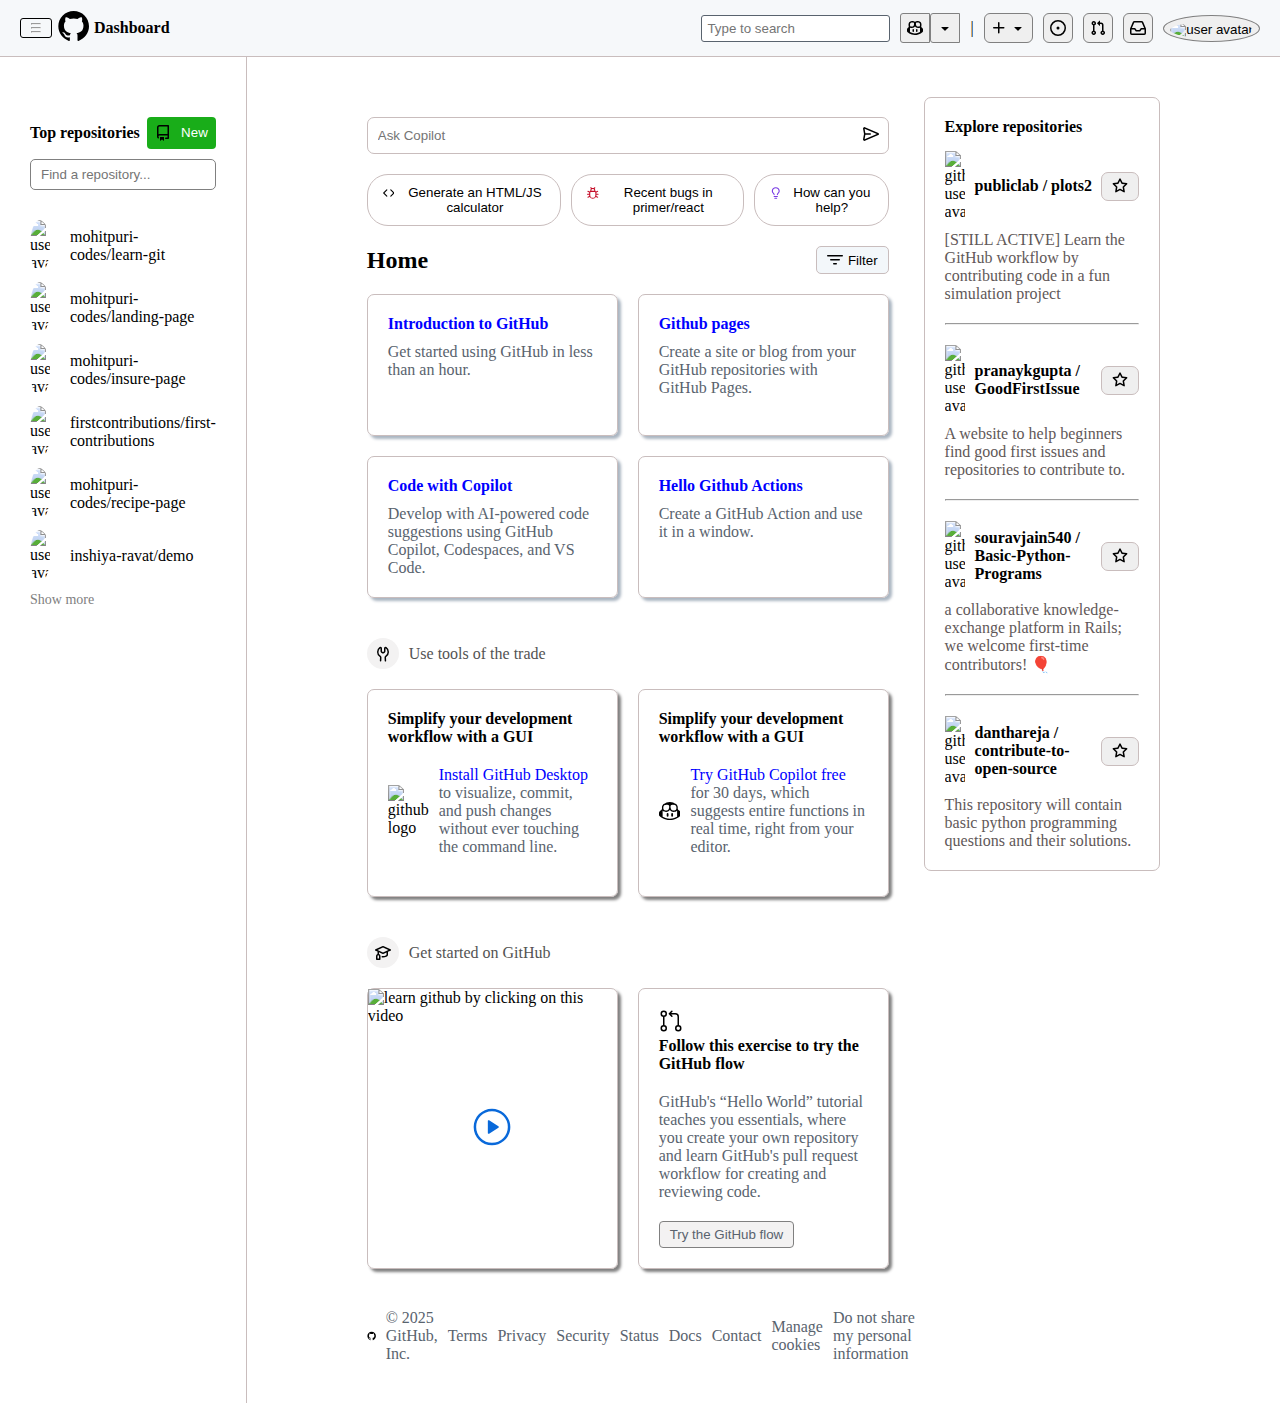
==== commit 67ae97f5: "feat: Added the enhancements" ====
--- a/index.html
+++ b/index.html
@@ -7,7 +7,7 @@
     <link rel="stylesheet" href="style.css">
 </head>
 <body>
-    <header>
+    <header aria-label="Navigation bar">
         <nav>
             <!-- left nav -->
             <div class="left-nav">
@@ -27,12 +27,12 @@
              <div class="right-nav">
                 <input type="text" placeholder="Type to search">
                 <div class="copilot">
-                    <button>
+                    <button title="copilot icon">
                         <svg aria-hidden="true" height="16" viewBox="0 0 16 16" version="1.1" width="16" data-view-component="true" class="octicon octicon-copilot Button-visual">
                             <path d="M7.998 15.035c-4.562 0-7.873-2.914-7.998-3.749V9.338c.085-.628.677-1.686 1.588-2.065.013-.07.024-.143.036-.218.029-.183.06-.384.126-.612-.201-.508-.254-1.084-.254-1.656 0-.87.128-1.769.693-2.484.579-.733 1.494-1.124 2.724-1.261 1.206-.134 2.262.034 2.944.765.05.053.096.108.139.165.044-.057.094-.112.143-.165.682-.731 1.738-.899 2.944-.765 1.23.137 2.145.528 2.724 1.261.566.715.693 1.614.693 2.484 0 .572-.053 1.148-.254 1.656.066.228.098.429.126.612.012.076.024.148.037.218.924.385 1.522 1.471 1.591 2.095v1.872c0 .766-3.351 3.795-8.002 3.795Zm0-1.485c2.28 0 4.584-1.11 5.002-1.433V7.862l-.023-.116c-.49.21-1.075.291-1.727.291-1.146 0-2.059-.327-2.71-.991A3.222 3.222 0 0 1 8 6.303a3.24 3.24 0 0 1-.544.743c-.65.664-1.563.991-2.71.991-.652 0-1.236-.081-1.727-.291l-.023.116v4.255c.419.323 2.722 1.433 5.002 1.433ZM6.762 2.83c-.193-.206-.637-.413-1.682-.297-1.019.113-1.479.404-1.713.7-.247.312-.369.789-.369 1.554 0 .793.129 1.171.308 1.371.162.181.519.379 1.442.379.853 0 1.339-.235 1.638-.54.315-.322.527-.827.617-1.553.117-.935-.037-1.395-.241-1.614Zm4.155-.297c-1.044-.116-1.488.091-1.681.297-.204.219-.359.679-.242 1.614.091.726.303 1.231.618 1.553.299.305.784.54 1.638.54.922 0 1.28-.198 1.442-.379.179-.2.308-.578.308-1.371 0-.765-.123-1.242-.37-1.554-.233-.296-.693-.587-1.713-.7Z"></path><path d="M6.25 9.037a.75.75 0 0 1 .75.75v1.501a.75.75 0 0 1-1.5 0V9.787a.75.75 0 0 1 .75-.75Zm4.25.75v1.501a.75.75 0 0 1-1.5 0V9.787a.75.75 0 0 1 1.5 0Z"></path>
                         </svg>
                     </button>
-                    <button>
+                    <button title="drop down icon">
                         <svg aria-hidden="true" height="16" viewBox="0 0 16 16" version="1.1" width="16" data-view-component="true" class="octicon octicon-triangle-down Button-visual">
                             <path d="m4.427 7.427 3.396 3.396a.25.25 0 0 0 .354 0l3.396-3.396A.25.25 0 0 0 11.396 7H4.604a.25.25 0 0 0-.177.427Z"></path>
                         </svg>
@@ -42,7 +42,7 @@
                     |
                 </div>
                 <div class="create-repo">
-                    <button>
+                    <button title="create new repo">
                         <svg aria-hidden="true" height="16" viewBox="0 0 16 16" version="1.1" width="16" data-view-component="true" class="octicon octicon-plus">
                             <path d="M7.75 2a.75.75 0 0 1 .75.75V7h4.25a.75.75 0 0 1 0 1.5H8.5v4.25a.75.75 0 0 1-1.5 0V8.5H2.75a.75.75 0 0 1 0-1.5H7V2.75A.75.75 0 0 1 7.75 2Z"></path>
                         </svg>
@@ -52,23 +52,23 @@
                     </button>
                     
                 </div>
-                <button class="issues">
+                <button class="issues" title="issues">
                     <svg aria-hidden="true" height="16" viewBox="0 0 16 16" version="1.1" width="16" data-view-component="true" class="octicon octicon-issue-opened Button-visual">
                         <path d="M8 9.5a1.5 1.5 0 1 0 0-3 1.5 1.5 0 0 0 0 3Z"></path><path d="M8 0a8 8 0 1 1 0 16A8 8 0 0 1 8 0ZM1.5 8a6.5 6.5 0 1 0 13 0 6.5 6.5 0 0 0-13 0Z"></path>
                     </svg>
                 </button>
-                <button class="pull-requests">
+                <button class="pull-requests" title="pull requests">
                     <svg aria-hidden="true" height="16" viewBox="0 0 16 16" version="1.1" width="16" data-view-component="true" class="octicon octicon-git-pull-request Button-visual">
                         <path d="M1.5 3.25a2.25 2.25 0 1 1 3 2.122v5.256a2.251 2.251 0 1 1-1.5 0V5.372A2.25 2.25 0 0 1 1.5 3.25Zm5.677-.177L9.573.677A.25.25 0 0 1 10 .854V2.5h1A2.5 2.5 0 0 1 13.5 5v5.628a2.251 2.251 0 1 1-1.5 0V5a1 1 0 0 0-1-1h-1v1.646a.25.25 0 0 1-.427.177L7.177 3.427a.25.25 0 0 1 0-.354ZM3.75 2.5a.75.75 0 1 0 0 1.5.75.75 0 0 0 0-1.5Zm0 9.5a.75.75 0 1 0 0 1.5.75.75 0 0 0 0-1.5Zm8.25.75a.75.75 0 1 0 1.5 0 .75.75 0 0 0-1.5 0Z"></path>
                     </svg>
                 </button>
-                <button class="notifications">
+                <button class="notifications" title="notifications">
                     <svg aria-hidden="true" height="16" viewBox="0 0 16 16" version="1.1" width="16" data-view-component="true" class="octicon octicon-inbox Button-visual">
                         <path d="M2.8 2.06A1.75 1.75 0 0 1 4.41 1h7.18c.7 0 1.333.417 1.61 1.06l2.74 6.395c.04.093.06.194.06.295v4.5A1.75 1.75 0 0 1 14.25 15H1.75A1.75 1.75 0 0 1 0 13.25v-4.5c0-.101.02-.202.06-.295Zm1.61.44a.25.25 0 0 0-.23.152L1.887 8H4.75a.75.75 0 0 1 .6.3L6.625 10h2.75l1.275-1.7a.75.75 0 0 1 .6-.3h2.863L11.82 2.652a.25.25 0 0 0-.23-.152Zm10.09 7h-2.875l-1.275 1.7a.75.75 0 0 1-.6.3h-3.5a.75.75 0 0 1-.6-.3L4.375 9.5H1.5v3.75c0 .138.112.25.25.25h12.5a.25.25 0 0 0 .25-.25Z"></path>
                     </svg>
                 </button>
-                <button class="profile">
-                    <img src="	https://avatars.githubusercontent.com/u/194055453?v=4" alt="">
+                <button class="profile" title="your profile">
+                    <img src="	https://avatars.githubusercontent.com/u/194055453?v=4" alt="user avatar">
 
                 </button>
              </div>
@@ -76,11 +76,12 @@
     </header>
     <!-- main -->
 
-    <main class="main-section">
-        <div class="main-section-left">
+    <main class="main-section" aria-label="main page of github">
+        <!-- left-section of main -->
+        <div class="main-section-left" aria-labelledby="top-repositories">
             <div class="create-new-repo">
-                <h4>Top repositories</h4>
-                <button class="create-new-repo-btn">
+                <h4 id="top-repositories">Top repositories</h4>
+                <button class="create-new-repo-btn" title="create new repo">
                     <span><svg aria-hidden="true" height="16" viewBox="0 0 16 16" version="1.1" width="16" data-view-component="true" class="octicon octicon-repo">
                         <path d="M2 2.5A2.5 2.5 0 0 1 4.5 0h8.75a.75.75 0 0 1 .75.75v12.5a.75.75 0 0 1-.75.75h-2.5a.75.75 0 0 1 0-1.5h1.75v-2h-8a1 1 0 0 0-.714 1.7.75.75 0 1 1-1.072 1.05A2.495 2.495 0 0 1 2 11.5Zm10.5-1h-8a1 1 0 0 0-1 1v6.708A2.486 2.486 0 0 1 4.5 9h8ZM5 12.25a.25.25 0 0 1 .25-.25h3.5a.25.25 0 0 1 .25.25v3.25a.25.25 0 0 1-.4.2l-1.45-1.087a.249.249 0 0 0-.3 0L5.4 15.7a.25.25 0 0 1-.4-.2Z"></path>
                     </svg></span>
@@ -89,42 +90,43 @@
             <div class="find-repo">
                 <input type="text" placeholder="Find a repository...">
                 <ul>
-                    <li><img src="https://avatars.githubusercontent.com/u/194055453?v=4" alt=""> <span>mohitpuri-codes/learn-git</span></li>
-                    <li><img src="https://avatars.githubusercontent.com/u/194055453?v=4" alt=""> <span>
+                    <li><img src="https://avatars.githubusercontent.com/u/194055453?v=4" alt="user avatar"> <span>mohitpuri-codes/learn-git</span></li>
+                    <li><img src="https://avatars.githubusercontent.com/u/194055453?v=4" alt="user avatar"> <span>
                         mohitpuri-codes/landing-page</span></li>
-                    <li><img src="https://avatars.githubusercontent.com/u/194055453?v=4" alt=""> <span>mohitpuri-codes/insure-page</span></li>
-                    <li><img src="https://avatars.githubusercontent.com/u/37713493?s=16&amp;v=4" alt=""> <span>firstcontributions/first-contributions</span></li>
-                    <li><img src="https://avatars.githubusercontent.com/u/194055453?v=4" alt=""> <span>mohitpuri-codes/recipe-page</span></li>
-                    <li><img src="https://avatars.githubusercontent.com/u/194055453?v=4" alt=""> <span>inshiya-ravat/demo</span></li>
+                    <li><img src="https://avatars.githubusercontent.com/u/194055453?v=4" alt="user avatar"> <span>mohitpuri-codes/insure-page</span></li>
+                    <li><img src="https://avatars.githubusercontent.com/u/37713493?s=16&amp;v=4" alt="user avatar"> <span>firstcontributions/first-contributions</span></li>
+                    <li><img src="https://avatars.githubusercontent.com/u/194055453?v=4" alt="user avatar"> <span>mohitpuri-codes/recipe-page</span></li>
+                    <li><img src="https://avatars.githubusercontent.com/u/194055453?v=4" alt="user avatar"> <span>inshiya-ravat/demo</span></li>
                     <li class="show-more">Show more</li>
                 </ul>
             </div>
         </div>
-        <div class="main-section-right grid-container">
+        <!-- right section of main -->
+        <div class="main-section-right grid-container" aria-label="right section in main page">
             <div class="grid-left" style="padding-right: 35px;">
                 <div class="copilot-container">
                     <input type="text" placeholder="Ask Copilot" >
-                    <div class="send">
+                    <div class="send" aria-label="send your response to copilot">
                         <svg aria-hidden="true" height="16" viewBox="0 0 16 16" version="1.1" width="16" data-view-component="true" class="octicon octicon-paper-airplane Button-visual">
                             <path d="M.989 8 .064 2.68a1.342 1.342 0 0 1 1.85-1.462l13.402 5.744a1.13 1.13 0 0 1 0 2.076L1.913 14.782a1.343 1.343 0 0 1-1.85-1.463L.99 8Zm.603-5.288L2.38 7.25h4.87a.75.75 0 0 1 0 1.5H2.38l-.788 4.538L13.929 8Z"></path>
                         </svg>
                     </div>
                 </div>
-                <div class="copilot-suggestions">
-                    <button> <svg aria-hidden="true" height="16" viewBox="0 0 16 16" version="1.1" width="16" data-view-component="true" class="octicon octicon-code">
+                <div class="copilot-suggestions" aria-label="suggestions by copilot">
+                    <button aria-labelledby="gen-html"> <svg aria-hidden="true" height="16" viewBox="0 0 16 16" version="1.1" width="16" data-view-component="true" class="octicon octicon-code">
                         <path d="m11.28 3.22 4.25 4.25a.75.75 0 0 1 0 1.06l-4.25 4.25a.749.749 0 0 1-1.275-.326.749.749 0 0 1 .215-.734L13.94 8l-3.72-3.72a.749.749 0 0 1 .326-1.275.749.749 0 0 1 .734.215Zm-6.56 0a.751.751 0 0 1 1.042.018.751.751 0 0 1 .018 1.042L2.06 8l3.72 3.72a.749.749 0 0 1-.326 1.275.749.749 0 0 1-.734-.215L.47 8.53a.75.75 0 0 1 0-1.06Z"></path>
                         </svg> 
-                        <span> Generate an HTML/JS calculator</span>
-                    </button>
-                    <button> <svg style="fill: rgba(197, 13, 40,1);"  aria-hidden="true" height="16" viewBox="0 0 16 16" version="1.1" width="16" data-view-component="true" class="octicon octicon-bug">
+                        <span id="gen-html"> Generate an HTML/JS calculator</span>
+                    </button>
+                    <button aria-labelledby="bugs"> <svg style="fill: rgba(197, 13, 40,1);"  aria-hidden="true" height="16" viewBox="0 0 16 16" version="1.1" width="16" data-view-component="true" class="octicon octicon-bug">
                         <path d="M4.72.22a.75.75 0 0 1 1.06 0l1 .999a3.488 3.488 0 0 1 2.441 0l.999-1a.748.748 0 0 1 1.265.332.75.75 0 0 1-.205.729l-.775.776c.616.63.995 1.493.995 2.444v.327c0 .1-.009.197-.025.292.408.14.764.392 1.029.722l1.968-.787a.75.75 0 0 1 .556 1.392L13 7.258V9h2.25a.75.75 0 0 1 0 1.5H13v.5c0 .409-.049.806-.141 1.186l2.17.868a.75.75 0 0 1-.557 1.392l-2.184-.873A4.997 4.997 0 0 1 8 16a4.997 4.997 0 0 1-4.288-2.427l-2.183.873a.75.75 0 0 1-.558-1.392l2.17-.868A5.036 5.036 0 0 1 3 11v-.5H.75a.75.75 0 0 1 0-1.5H3V7.258L.971 6.446a.75.75 0 0 1 .558-1.392l1.967.787c.265-.33.62-.583 1.03-.722a1.677 1.677 0 0 1-.026-.292V4.5c0-.951.38-1.814.995-2.444L4.72 1.28a.75.75 0 0 1 0-1.06Zm.53 6.28a.75.75 0 0 0-.75.75V11a3.5 3.5 0 1 0 7 0V7.25a.75.75 0 0 0-.75-.75ZM6.173 5h3.654A.172.172 0 0 0 10 4.827V4.5a2 2 0 1 0-4 0v.327c0 .096.077.173.173.173Z"></path>
                     </svg> 
-                        <span> Recent bugs in primer/react</span>
-                    </button>
-                    <button> <svg style="fill: rgba(120, 58, 228,1);" aria-hidden="true" height="16" viewBox="0 0 16 16" version="1.1" width="16" data-view-component="true" class="octicon octicon-light-bulb">
+                        <span id="bugs"> Recent bugs in primer/react</span>
+                    </button>
+                    <button aria-labelledby="help"> <svg style="fill: rgba(120, 58, 228,1);" aria-hidden="true" height="16" viewBox="0 0 16 16" version="1.1" width="16" data-view-component="true" class="octicon octicon-light-bulb">
                         <path d="M8 1.5c-2.363 0-4 1.69-4 3.75 0 .984.424 1.625.984 2.304l.214.253c.223.264.47.556.673.848.284.411.537.896.621 1.49a.75.75 0 0 1-1.484.211c-.04-.282-.163-.547-.37-.847a8.456 8.456 0 0 0-.542-.68c-.084-.1-.173-.205-.268-.32C3.201 7.75 2.5 6.766 2.5 5.25 2.5 2.31 4.863 0 8 0s5.5 2.31 5.5 5.25c0 1.516-.701 2.5-1.328 3.259-.095.115-.184.22-.268.319-.207.245-.383.453-.541.681-.208.3-.33.565-.37.847a.751.751 0 0 1-1.485-.212c.084-.593.337-1.078.621-1.489.203-.292.45-.584.673-.848.075-.088.147-.173.213-.253.561-.679.985-1.32.985-2.304 0-2.06-1.637-3.75-4-3.75ZM5.75 12h4.5a.75.75 0 0 1 0 1.5h-4.5a.75.75 0 0 1 0-1.5ZM6 15.25a.75.75 0 0 1 .75-.75h2.5a.75.75 0 0 1 0 1.5h-2.5a.75.75 0 0 1-.75-.75Z"></path>
                     </svg>
-                        <span> How can you help?</span>
+                        <span id="help"> How can you help?</span>
                     </button>
                 </div>
                 
@@ -135,24 +137,24 @@
                     </svg><span>Filter </span></button>
                 </div>
                 <div class="tutorials-grid">
-                    <div class="tutorial">
-                        <h4>Introduction to GitHub</h4>
-                        <p>Get started using GitHub in less than an hour.</p>
-                    </div>
-                    <div class="tutorial">
-                        <h4>Github pages</h4>
-                        <p>Create a site or blog from your GitHub repositories with GitHub Pages.</p>
-                    </div>
-                    <div class="tutorial">
-                        <h4>Code with Copilot</h4>
-                        <p>Develop with AI-powered code suggestions using GitHub Copilot, Codespaces, and VS Code.</p>
-                    </div>
-                    <div class="tutorial">
-                        <h4>Hello Github Actions</h4>
-                        <p>Create a GitHub Action and use it in a window.</p>
-                    </div>
-                </div>
-                <div class="use-this-tools-container">
+                    <div class="tutorial" aria-labelledby="intro-to-github">
+                        <h4 id="intro-to-github" class="blue-anchor"><a href="#">Introduction to GitHub</a></h4>
+                        <p><a href="#">Get started using GitHub in less than an hour.</a></p>
+                    </div>
+                    <div class="tutorial" aria-labelledby="github-pages">
+                        <h4 id="github-pages" class="blue-anchor"><a href="#">Github pages</a></h4>
+                        <p><a href="#">Create a site or blog from your GitHub repositories with GitHub Pages.</a></p>
+                    </div>
+                    <div class="tutorial" aria-labelledby="code-with-copilot"> 
+                        <h4 id="code-with-copilot" class="blue-anchor"><a href="#">Code with Copilot</a></h4>
+                        <p><a href="#">Develop with AI-powered code suggestions using GitHub Copilot, Codespaces, and VS Code.</a></p>
+                    </div>
+                    <div class="tutorial" aria-labelledby="github-actions">
+                        <h4 id="github-actions" class="blue-anchor"><a href="#">Hello Github Actions</a></h4>
+                        <p><a href="#">Create a GitHub Action and use it in a window.</a></p>
+                    </div>
+                </div>
+                <div class="use-this-tools-container" aria-label="use this tools of trade">
                     <div class="use-this-tools">
                         <span>
                             <svg aria-hidden="true" height="16" viewBox="0 0 16 16" version="1.1" width="16" data-view-component="true" class="octicon octicon-tools color-fg-subtle">
@@ -162,22 +164,22 @@
                         <p>Use tools of the trade</p>
                     </div>
                     <div class="use-this-tools-grid">
-                        <div class="use-this-tool">
+                        <div class="use-this-tool" aria-labelledby="install-github">
                             <h4>Simplify your development workflow with a GUI</h4>
                             <div class="use-this-tool__body">
-                                <img src="https://github.githubassets.com/assets/gh-desktop-7c9388a38509.png" alt="">
-                                <p>
-                                    Install GitHub Desktop to visualize, commit, and push changes without ever touching the command line.</p>
-                            </div>
-                        </div>
-                        <div class="use-this-tool">
+                                <img src="https://github.githubassets.com/assets/gh-desktop-7c9388a38509.png" alt="github logo">
+                                <p id="install-github">
+                                    <a href="#">Install GitHub Desktop</a> to visualize, commit, and push changes without ever touching the command line.</p>
+                            </div>
+                        </div>
+                        <div class="use-this-tool" aria-labelledby="copilot">
                             <h4>Simplify your development workflow with a GUI</h4>
-                            <div class="use-this-tool__body">
+                            <div class="use-this-tool__body" >
                                 <svg style="width: 82px; height: 82px;" aria-hidden="true" height="24" viewBox="0 0 24 24" version="1.1" width="24" data-view-component="true" class="octicon octicon-copilot mb-3">
                                     <path d="M23.922 16.992c-.861 1.495-5.859 5.023-11.922 5.023-6.063 0-11.061-3.528-11.922-5.023A.641.641 0 0 1 0 16.736v-2.869a.841.841 0 0 1 .053-.22c.372-.935 1.347-2.292 2.605-2.656.167-.429.414-1.055.644-1.517a10.195 10.195 0 0 1-.052-1.086c0-1.331.282-2.499 1.132-3.368.397-.406.89-.717 1.474-.952 1.399-1.136 3.392-2.093 6.122-2.093 2.731 0 4.767.957 6.166 2.093.584.235 1.077.546 1.474.952.85.869 1.132 2.037 1.132 3.368 0 .368-.014.733-.052 1.086.23.462.477 1.088.644 1.517 1.258.364 2.233 1.721 2.605 2.656a.832.832 0 0 1 .053.22v2.869a.641.641 0 0 1-.078.256ZM12.172 11h-.344a4.323 4.323 0 0 1-.355.508C10.703 12.455 9.555 13 7.965 13c-1.725 0-2.989-.359-3.782-1.259a2.005 2.005 0 0 1-.085-.104L4 11.741v6.585c1.435.779 4.514 2.179 8 2.179 3.486 0 6.565-1.4 8-2.179v-6.585l-.098-.104s-.033.045-.085.104c-.793.9-2.057 1.259-3.782 1.259-1.59 0-2.738-.545-3.508-1.492a4.323 4.323 0 0 1-.355-.508h-.016.016Zm.641-2.935c.136 1.057.403 1.913.878 2.497.442.544 1.134.938 2.344.938 1.573 0 2.292-.337 2.657-.751.384-.435.558-1.15.558-2.361 0-1.14-.243-1.847-.705-2.319-.477-.488-1.319-.862-2.824-1.025-1.487-.161-2.192.138-2.533.529-.269.307-.437.808-.438 1.578v.021c0 .265.021.562.063.893Zm-1.626 0c.042-.331.063-.628.063-.894v-.02c-.001-.77-.169-1.271-.438-1.578-.341-.391-1.046-.69-2.533-.529-1.505.163-2.347.537-2.824 1.025-.462.472-.705 1.179-.705 2.319 0 1.211.175 1.926.558 2.361.365.414 1.084.751 2.657.751 1.21 0 1.902-.394 2.344-.938.475-.584.742-1.44.878-2.497Z"></path><path d="M14.5 14.25a1 1 0 0 1 1 1v2a1 1 0 0 1-2 0v-2a1 1 0 0 1 1-1Zm-5 0a1 1 0 0 1 1 1v2a1 1 0 0 1-2 0v-2a1 1 0 0 1 1-1Z"></path>
                                 </svg>
-                                <p>
-                                    Try GitHub Copilot free for 30 days, which suggests entire functions in real time, right from your editor.</p>
+                                <p id="copilot">
+                                    <a href="#">Try GitHub Copilot free </a>for 30 days, which suggests entire functions in real time, right from your editor.</p>
                             </div>
                         </div>
                     </div>
@@ -193,10 +195,10 @@
                     </div>
                     <div class="use-this-tools-grid">
                         <div class="use-this-tool get-started-tool">
-                            <span class="play-pause"><a href="https://www.youtube.com/watch?v=pBy1zgt0XPc"><svg aria-hidden="true" height="54" viewBox="0 0 24 24" version="1.1" width="24" data-view-component="true" class="octicon octicon-play color-fg-on-emphasis d-block">
+                            <span class="play-pause"><a href="https://www.youtube.com/watch?v=pBy1zgt0XPc" aria-label="vide of youtube"><svg aria-hidden="true" height="54" viewBox="0 0 24 24" version="1.1" width="24" data-view-component="true" class="octicon octicon-play color-fg-on-emphasis d-block">
                                 <path d="M9.5 15.584V8.416a.5.5 0 0 1 .77-.42l5.576 3.583a.5.5 0 0 1 0 .842l-5.576 3.584a.5.5 0 0 1-.77-.42Z"></path><path d="M1 12C1 5.925 5.925 1 12 1s11 4.925 11 11-4.925 11-11 11S1 18.075 1 12Zm11-9.5A9.5 9.5 0 0 0 2.5 12a9.5 9.5 0 0 0 9.5 9.5 9.5 9.5 0 0 0 9.5-9.5A9.5 9.5 0 0 0 12 2.5Z"></path>
                             </svg></a></span>
-                            <img src="https://github.githubassets.com/assets/video-thumbnail-22873af1c902.jpg" alt="">
+                            <img src="https://github.githubassets.com/assets/video-thumbnail-22873af1c902.jpg" alt="learn github by clicking on this video">
                         </div>
                         <div class="use-this-tool">
                             <span><svg aria-hidden="true" height="24" viewBox="0 0 24 24" version="1.1" width="24" data-view-component="true" class="octicon octicon-git-pull-request color-fg-subtle mr-2">
@@ -209,21 +211,21 @@
                                     GitHub's “Hello World” tutorial teaches you essentials, where you create your own repository and learn GitHub's pull request workflow for creating and reviewing code.</p>
                             </div>
                             <button class="github-flow">
-                                Try the GitHub flow
+                                <a href="#">Try the GitHub flow</a>
                             </button>
                         </div>
                     </div>
                 </div>
             </div>
             <div class="grid-right">
-                <div class="explore-repo">
-                    <h4>Explore repositories</h4>
+                <div class="explore-repo" aria-labelledby="explore">
+                    <h4 id="explore">Explore repositories</h4>
                     <div class="repositories">
                         <div class="repo">
                             <div class="repositories-heading">
                                 <div class="repositories-heading__title">
                                     <span>
-                                        <img src="	https://avatars.githubusercontent.com/u/4621650?s=40&v=4" alt="">
+                                        <img src="	https://avatars.githubusercontent.com/u/4621650?s=40&v=4" alt="github users avatar">
                                         <h4> publiclab / plots2</h4>
                                     </span>
                                     <span>
@@ -240,11 +242,12 @@
                                 
                             </div>
                         </div>
+                        <hr style="border: -1.5px solid grey;">
                         <div class="repo">
                             <div class="repositories-heading">
                                 <div class="repositories-heading__title">
                                     <span>
-                                        <img src="	https://avatars.githubusercontent.com/u/4621650?s=40&v=4" alt="">
+                                        <img src="	https://avatars.githubusercontent.com/u/4621650?s=40&v=4" alt="github users avatar">
                                     <h4> pranaykgupta / GoodFirstIssue</h4>
                                     </span>
                                     <span>
@@ -260,11 +263,12 @@
                                 </div>
                             </div>
                         </div>
+                        <hr style="border: -1.5px solid grey;">
                         <div class="repo">
                             <div class="repositories-heading">
                                 <div class="repositories-heading__title">
                                     <span>
-                                        <img src="	https://avatars.githubusercontent.com/u/4621650?s=40&v=4" alt="">
+                                        <img src="	https://avatars.githubusercontent.com/u/4621650?s=40&v=4" alt="github users avatar">
                                     <h4>  souravjain540 / Basic-Python-Programs</h4>
                                     </span>
                                     <span>
@@ -280,11 +284,12 @@
                                 </div>
                             </div>
                         </div>
+                        <hr style="border: -1.5px solid grey;">
                         <div class="repo">
                             <div class="repositories-heading">
                                 <div class="repositories-heading__title">
                                     <span>
-                                        <img src="	https://avatars.githubusercontent.com/u/4621650?s=40&v=4" alt="">
+                                        <img src="	https://avatars.githubusercontent.com/u/4621650?s=40&v=4" alt="github users avatar">
                                     <h4> danthareja / contribute-to-open-source</h4>
                                     </span>
                                     <span>
--- a/style.css
+++ b/style.css
@@ -400,3 +400,19 @@
 .brand-logo h4:hover {
   cursor: pointer;
 }
+
+p {
+  color: #59636e;
+}
+
+#copilot a,
+#install-github a {
+  color: blue !important;
+}
+
+.blue-anchor a {
+  color: blue !important;
+}
+.blue-anchor a:hover {
+  text-decoration: underline;
+}
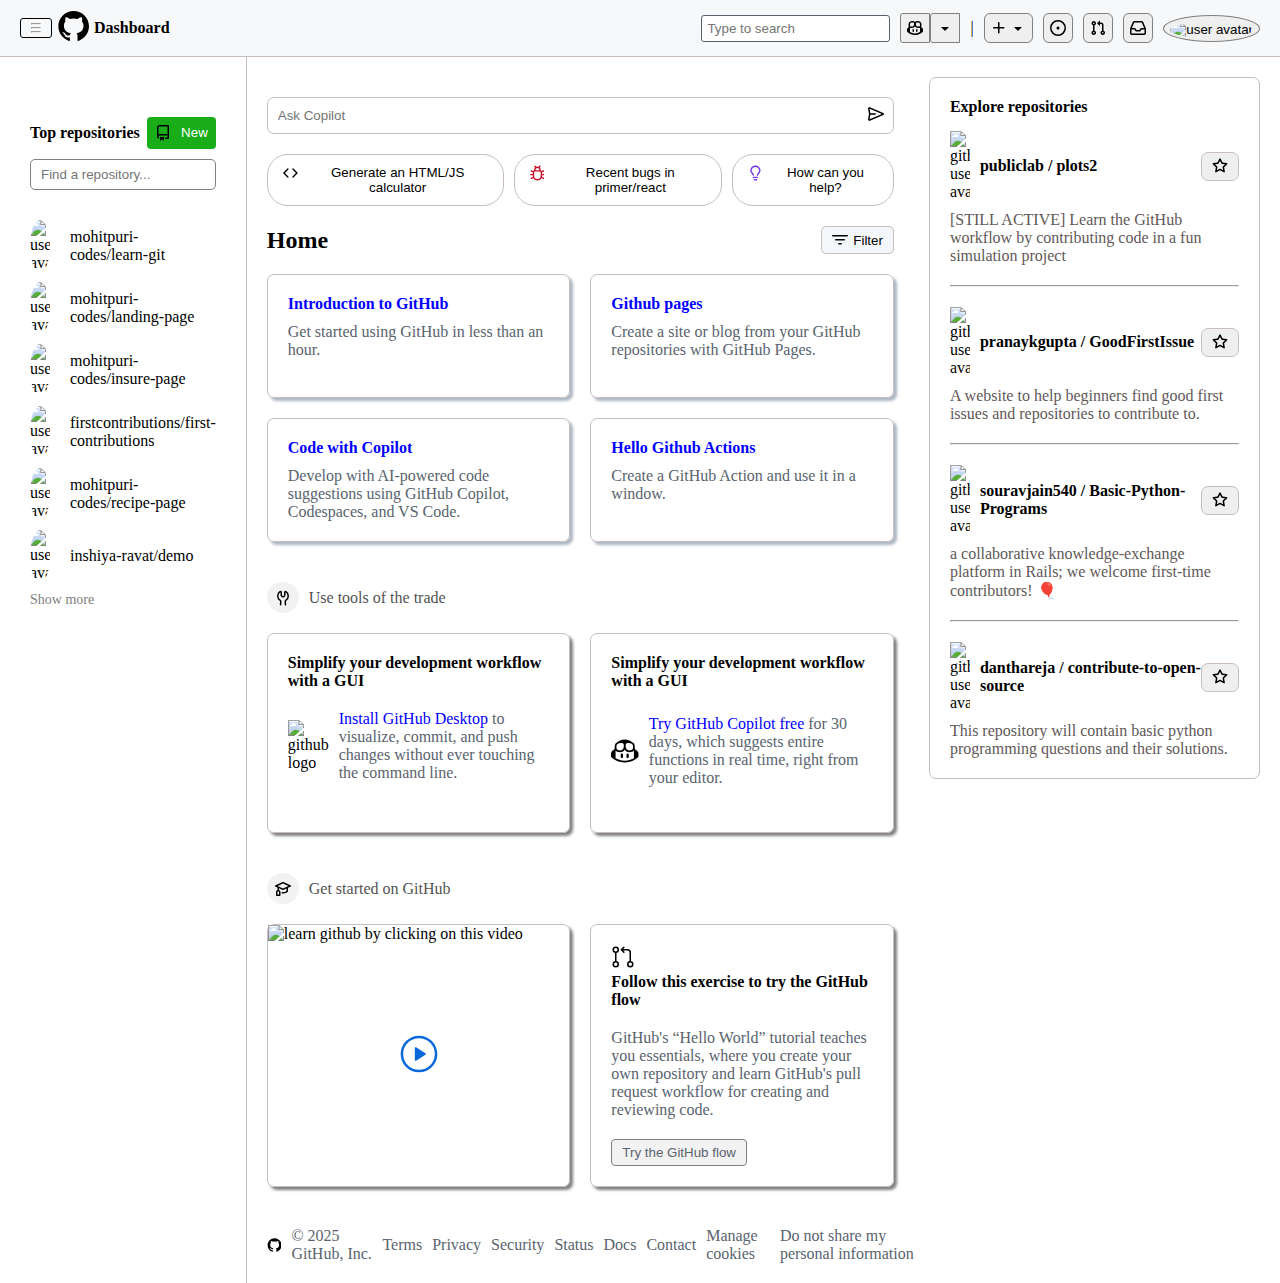
==== commit 50e0ff4c: "feat: Added the responsive behaviour for main page" ====
--- a/index.html
+++ b/index.html
@@ -85,7 +85,7 @@
                     <span><svg aria-hidden="true" height="16" viewBox="0 0 16 16" version="1.1" width="16" data-view-component="true" class="octicon octicon-repo">
                         <path d="M2 2.5A2.5 2.5 0 0 1 4.5 0h8.75a.75.75 0 0 1 .75.75v12.5a.75.75 0 0 1-.75.75h-2.5a.75.75 0 0 1 0-1.5h1.75v-2h-8a1 1 0 0 0-.714 1.7.75.75 0 1 1-1.072 1.05A2.495 2.495 0 0 1 2 11.5Zm10.5-1h-8a1 1 0 0 0-1 1v6.708A2.486 2.486 0 0 1 4.5 9h8ZM5 12.25a.25.25 0 0 1 .25-.25h3.5a.25.25 0 0 1 .25.25v3.25a.25.25 0 0 1-.4.2l-1.45-1.087a.249.249 0 0 0-.3 0L5.4 15.7a.25.25 0 0 1-.4-.2Z"></path>
                     </svg></span>
-                    <span>New</span></button>
+                    <a href="create-repo.html" style="color: white;">New</a></button>
             </div>
             <div class="find-repo">
                 <input type="text" placeholder="Find a repository...">
@@ -103,7 +103,7 @@
         </div>
         <!-- right section of main -->
         <div class="main-section-right grid-container" aria-label="right section in main page">
-            <div class="grid-left" style="padding-right: 35px;">
+            <div class="grid-left" >
                 <div class="copilot-container">
                     <input type="text" placeholder="Ask Copilot" >
                     <div class="send" aria-label="send your response to copilot">
@@ -118,12 +118,12 @@
                         </svg> 
                         <span id="gen-html"> Generate an HTML/JS calculator</span>
                     </button>
-                    <button aria-labelledby="bugs"> <svg style="fill: rgba(197, 13, 40,1);"  aria-hidden="true" height="16" viewBox="0 0 16 16" version="1.1" width="16" data-view-component="true" class="octicon octicon-bug">
+                    <button aria-labelledby="bugs" class="btn-small-hidden"> <svg style="fill: rgba(197, 13, 40,1);"  aria-hidden="true" height="16" viewBox="0 0 16 16" version="1.1" width="16" data-view-component="true" class="octicon octicon-bug">
                         <path d="M4.72.22a.75.75 0 0 1 1.06 0l1 .999a3.488 3.488 0 0 1 2.441 0l.999-1a.748.748 0 0 1 1.265.332.75.75 0 0 1-.205.729l-.775.776c.616.63.995 1.493.995 2.444v.327c0 .1-.009.197-.025.292.408.14.764.392 1.029.722l1.968-.787a.75.75 0 0 1 .556 1.392L13 7.258V9h2.25a.75.75 0 0 1 0 1.5H13v.5c0 .409-.049.806-.141 1.186l2.17.868a.75.75 0 0 1-.557 1.392l-2.184-.873A4.997 4.997 0 0 1 8 16a4.997 4.997 0 0 1-4.288-2.427l-2.183.873a.75.75 0 0 1-.558-1.392l2.17-.868A5.036 5.036 0 0 1 3 11v-.5H.75a.75.75 0 0 1 0-1.5H3V7.258L.971 6.446a.75.75 0 0 1 .558-1.392l1.967.787c.265-.33.62-.583 1.03-.722a1.677 1.677 0 0 1-.026-.292V4.5c0-.951.38-1.814.995-2.444L4.72 1.28a.75.75 0 0 1 0-1.06Zm.53 6.28a.75.75 0 0 0-.75.75V11a3.5 3.5 0 1 0 7 0V7.25a.75.75 0 0 0-.75-.75ZM6.173 5h3.654A.172.172 0 0 0 10 4.827V4.5a2 2 0 1 0-4 0v.327c0 .096.077.173.173.173Z"></path>
                     </svg> 
                         <span id="bugs"> Recent bugs in primer/react</span>
                     </button>
-                    <button aria-labelledby="help"> <svg style="fill: rgba(120, 58, 228,1);" aria-hidden="true" height="16" viewBox="0 0 16 16" version="1.1" width="16" data-view-component="true" class="octicon octicon-light-bulb">
+                    <button aria-labelledby="help" class="btn-small-hidden"> <svg style="fill: rgba(120, 58, 228,1);" aria-hidden="true" height="16" viewBox="0 0 16 16" version="1.1" width="16" data-view-component="true" class="octicon octicon-light-bulb">
                         <path d="M8 1.5c-2.363 0-4 1.69-4 3.75 0 .984.424 1.625.984 2.304l.214.253c.223.264.47.556.673.848.284.411.537.896.621 1.49a.75.75 0 0 1-1.484.211c-.04-.282-.163-.547-.37-.847a8.456 8.456 0 0 0-.542-.68c-.084-.1-.173-.205-.268-.32C3.201 7.75 2.5 6.766 2.5 5.25 2.5 2.31 4.863 0 8 0s5.5 2.31 5.5 5.25c0 1.516-.701 2.5-1.328 3.259-.095.115-.184.22-.268.319-.207.245-.383.453-.541.681-.208.3-.33.565-.37.847a.751.751 0 0 1-1.485-.212c.084-.593.337-1.078.621-1.489.203-.292.45-.584.673-.848.075-.088.147-.173.213-.253.561-.679.985-1.32.985-2.304 0-2.06-1.637-3.75-4-3.75ZM5.75 12h4.5a.75.75 0 0 1 0 1.5h-4.5a.75.75 0 0 1 0-1.5ZM6 15.25a.75.75 0 0 1 .75-.75h2.5a.75.75 0 0 1 0 1.5h-2.5a.75.75 0 0 1-.75-.75Z"></path>
                     </svg>
                         <span id="help"> How can you help?</span>
--- a/style.css
+++ b/style.css
@@ -416,3 +416,94 @@
 .blue-anchor a:hover {
   text-decoration: underline;
 }
+
+input:focus {
+  border-color: blue;
+  outline: none;
+}
+
+.grid-left {
+  padding-right: 35px;
+}
+
+@media screen and (max-width: 1440px) {
+  .main-section-right {
+    padding: 20px;
+  }
+}
+
+@media screen and (max-width: 1260px) {
+  .grid-right {
+    display: none;
+  }
+
+  footer {
+    flex-wrap: wrap;
+  }
+  .main-section-right {
+    padding: 20px;
+    display: flex;
+    flex-direction: column;
+  }
+}
+
+@media screen and (max-width: 1024px) {
+  footer {
+    flex-wrap: wrap;
+  }
+  .main-section-right {
+    padding: 20px;
+    display: flex;
+    flex-direction: column;
+  }
+  .grid-left {
+    padding-right: 0;
+  }
+
+  .use-this-tools-grid {
+    display: grid;
+    grid-template-columns: 1fr;
+    grid-template-rows: 1fr;
+    gap: 20px;
+    margin: 20px 0;
+  }
+}
+
+@media screen and (max-width: 768px) {
+  .main-section {
+    display: flex;
+    flex-direction: column;
+  }
+  .main-section-left {
+    padding: 20px;
+    border: 1px solid #abb6c2;
+    margin: 20px;
+    border-radius: 8px;
+  }
+  .use-this-tools-grid {
+    display: grid;
+    grid-template-columns: 1fr 1fr;
+    grid-template-rows: 1fr;
+    gap: 20px;
+    margin: 20px 0;
+  }
+}
+
+@media screen and (max-width: 572px) {
+  .use-this-tools-grid {
+    display: grid;
+    grid-template-columns: 1fr;
+    grid-template-rows: 1fr;
+    gap: 20px;
+    margin: 20px 0;
+  }
+}
+@media screen and (max-width: 508px) {
+  .btn-small-hidden {
+    display: none !important;
+  }
+  .tutorials-grid {
+    grid-template-columns: 1fr;
+    grid-template-rows: 1fr;
+  }
+}
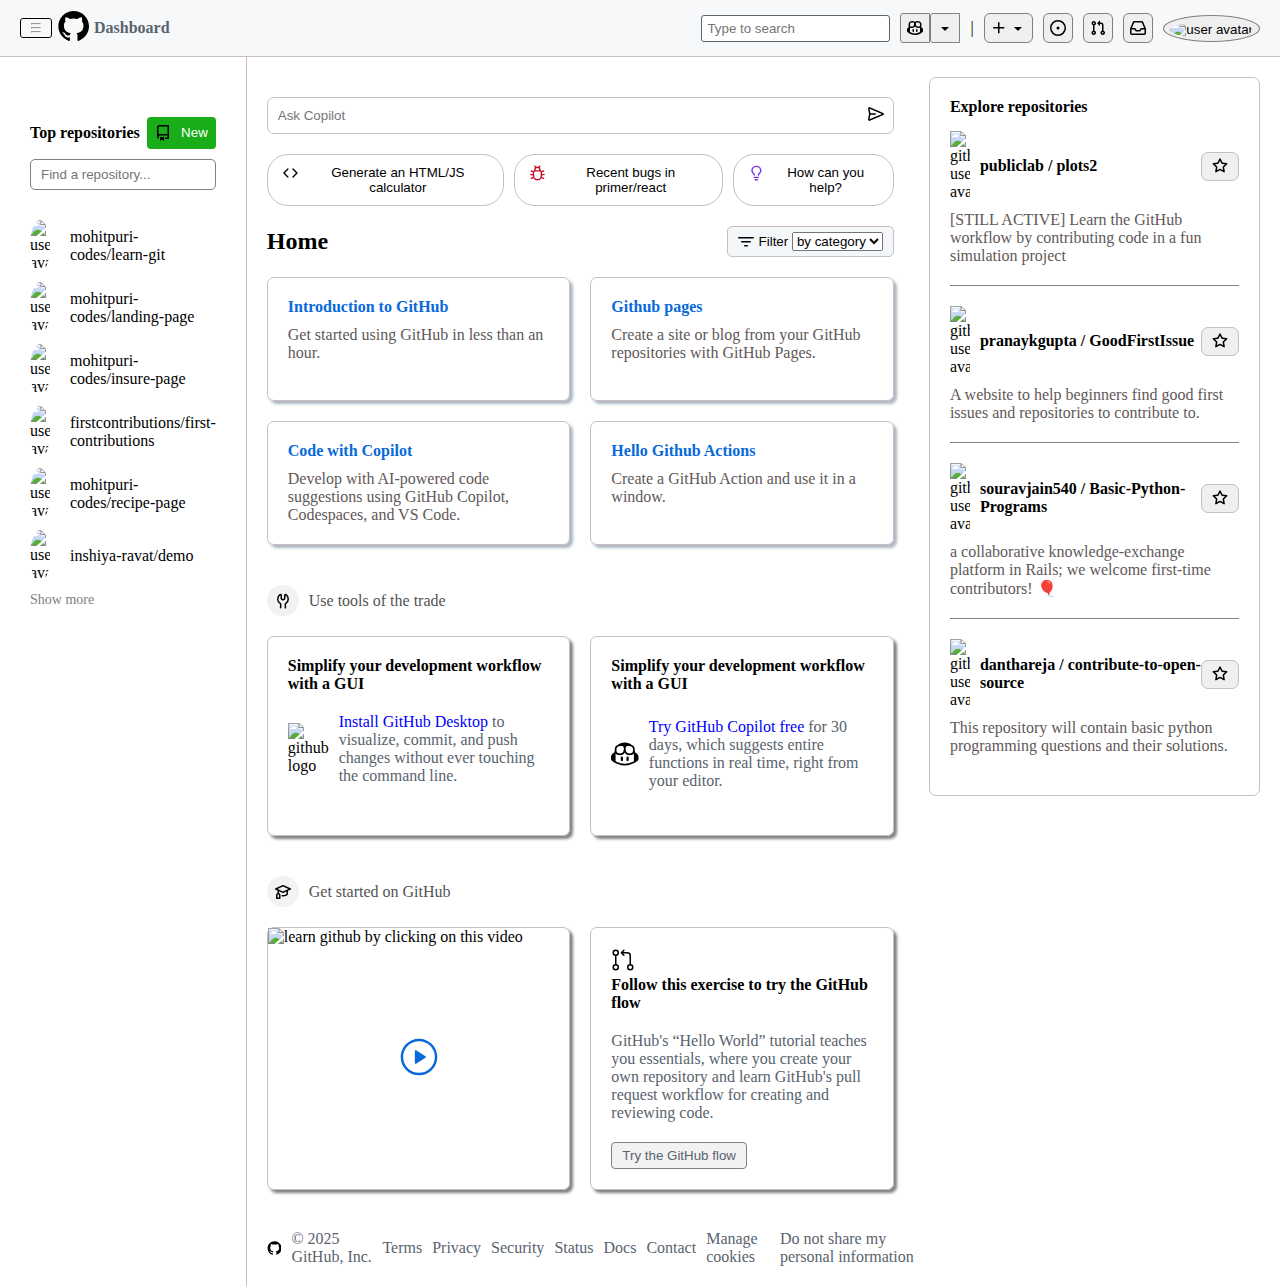
==== commit 00e4142a: "bugfix: fixed the focus state of elements" ====
--- a/index.html
+++ b/index.html
@@ -17,11 +17,11 @@
                     <hr>
                 </div>
                 <div class="brand-logo">
-                    <svg height="32" aria-hidden="true" viewBox="0 0 24 24" version="1.1" width="32" data-view-component="true" class="octicon octicon-mark-github v-align-middle">
+                    <a href="#"><svg height="32" aria-hidden="true" viewBox="0 0 24 24" version="1.1" width="32" data-view-component="true" class="octicon octicon-mark-github v-align-middle">
                         <path d="M12.5.75C6.146.75 1 5.896 1 12.25c0 5.089 3.292 9.387 7.863 10.91.575.101.79-.244.79-.546 0-.273-.014-1.178-.014-2.142-2.889.532-3.636-.704-3.866-1.35-.13-.331-.69-1.352-1.18-1.625-.402-.216-.977-.748-.014-.762.906-.014 1.553.834 1.769 1.179 1.035 1.74 2.688 1.25 3.349.948.1-.747.402-1.25.733-1.538-2.559-.287-5.232-1.279-5.232-5.678 0-1.25.445-2.285 1.178-3.09-.115-.288-.517-1.467.115-3.048 0 0 .963-.302 3.163 1.179.92-.259 1.897-.388 2.875-.388.977 0 1.955.13 2.875.388 2.2-1.495 3.162-1.179 3.162-1.179.633 1.581.23 2.76.115 3.048.733.805 1.179 1.825 1.179 3.09 0 4.413-2.688 5.39-5.247 5.678.417.36.776 1.05.776 2.128 0 1.538-.014 2.774-.014 3.162 0 .302.216.662.79.547C20.709 21.637 24 17.324 24 12.25 24 5.896 18.854.75 12.5.75Z"></path>
-                    </svg>
-                </div>
-                <h4>Dashboard</h4>
+                    </svg></a>
+                </div>
+                <h4><a href="#">Dashboard</a></h4>
             </div>
             <!-- right nav -->
              <div class="right-nav">
@@ -78,7 +78,7 @@
 
     <main class="main-section" aria-label="main page of github">
         <!-- left-section of main -->
-        <div class="main-section-left" aria-labelledby="top-repositories">
+        <aside class="main-section-left" aria-labelledby="top-repositories">
             <div class="create-new-repo">
                 <h4 id="top-repositories">Top repositories</h4>
                 <button class="create-new-repo-btn" title="create new repo">
@@ -90,69 +90,78 @@
             <div class="find-repo">
                 <input type="text" placeholder="Find a repository...">
                 <ul>
-                    <li><img src="https://avatars.githubusercontent.com/u/194055453?v=4" alt="user avatar"> <span>mohitpuri-codes/learn-git</span></li>
-                    <li><img src="https://avatars.githubusercontent.com/u/194055453?v=4" alt="user avatar"> <span>
-                        mohitpuri-codes/landing-page</span></li>
-                    <li><img src="https://avatars.githubusercontent.com/u/194055453?v=4" alt="user avatar"> <span>mohitpuri-codes/insure-page</span></li>
-                    <li><img src="https://avatars.githubusercontent.com/u/37713493?s=16&amp;v=4" alt="user avatar"> <span>firstcontributions/first-contributions</span></li>
-                    <li><img src="https://avatars.githubusercontent.com/u/194055453?v=4" alt="user avatar"> <span>mohitpuri-codes/recipe-page</span></li>
-                    <li><img src="https://avatars.githubusercontent.com/u/194055453?v=4" alt="user avatar"> <span>inshiya-ravat/demo</span></li>
+                    <li><img src="https://avatars.githubusercontent.com/u/194055453?v=4" alt="user avatar"> <span><a href="#" style="color: black;">mohitpuri-codes/learn-git</a></span></li>
+                    <li><img src="https://avatars.githubusercontent.com/u/194055453?v=4" alt="user avatar"> <span><a href="#" style="color: black;">mohitpuri-codes/landing-page</a>
+                        </span></li>
+                    <li><img src="https://avatars.githubusercontent.com/u/194055453?v=4" alt="user avatar"> <span><a href="#"  style="color: black;">mohitpuri-codes/insure-page</a></span></li>
+                    <li><img src="https://avatars.githubusercontent.com/u/37713493?s=16&amp;v=4" alt="user avatar"> <span><a href="#" style="color: black;">firstcontributions/first-contributions</a></span></li>
+                    <li><img src="https://avatars.githubusercontent.com/u/194055453?v=4" alt="user avatar"> <span><a href="#" style="color: black;">mohitpuri-codes/recipe-page</a></span></li>
+                    <li><img src="https://avatars.githubusercontent.com/u/194055453?v=4" alt="user avatar"> <span><a href="#" style="color: black;">inshiya-ravat/demo</a></span></li>
                     <li class="show-more">Show more</li>
                 </ul>
             </div>
-        </div>
+        </aside>
         <!-- right section of main -->
         <div class="main-section-right grid-container" aria-label="right section in main page">
             <div class="grid-left" >
                 <div class="copilot-container">
                     <input type="text" placeholder="Ask Copilot" >
-                    <div class="send" aria-label="send your response to copilot">
+                    <button class="send" aria-label="send your response to copilot">
                         <svg aria-hidden="true" height="16" viewBox="0 0 16 16" version="1.1" width="16" data-view-component="true" class="octicon octicon-paper-airplane Button-visual">
                             <path d="M.989 8 .064 2.68a1.342 1.342 0 0 1 1.85-1.462l13.402 5.744a1.13 1.13 0 0 1 0 2.076L1.913 14.782a1.343 1.343 0 0 1-1.85-1.463L.99 8Zm.603-5.288L2.38 7.25h4.87a.75.75 0 0 1 0 1.5H2.38l-.788 4.538L13.929 8Z"></path>
                         </svg>
-                    </div>
-                </div>
-                <div class="copilot-suggestions" aria-label="suggestions by copilot">
-                    <button aria-labelledby="gen-html"> <svg aria-hidden="true" height="16" viewBox="0 0 16 16" version="1.1" width="16" data-view-component="true" class="octicon octicon-code">
+                    </button>
+                </div>
+                <ul class="copilot-suggestions" aria-label="suggestions by copilot">
+                    <li><button aria-labelledby="gen-html"> <svg aria-hidden="true" height="16" viewBox="0 0 16 16" version="1.1" width="16" data-view-component="true" class="octicon octicon-code">
                         <path d="m11.28 3.22 4.25 4.25a.75.75 0 0 1 0 1.06l-4.25 4.25a.749.749 0 0 1-1.275-.326.749.749 0 0 1 .215-.734L13.94 8l-3.72-3.72a.749.749 0 0 1 .326-1.275.749.749 0 0 1 .734.215Zm-6.56 0a.751.751 0 0 1 1.042.018.751.751 0 0 1 .018 1.042L2.06 8l3.72 3.72a.749.749 0 0 1-.326 1.275.749.749 0 0 1-.734-.215L.47 8.53a.75.75 0 0 1 0-1.06Z"></path>
                         </svg> 
                         <span id="gen-html"> Generate an HTML/JS calculator</span>
-                    </button>
-                    <button aria-labelledby="bugs" class="btn-small-hidden"> <svg style="fill: rgba(197, 13, 40,1);"  aria-hidden="true" height="16" viewBox="0 0 16 16" version="1.1" width="16" data-view-component="true" class="octicon octicon-bug">
+                    </button></li>
+                    <li><button aria-labelledby="bugs" class="btn-small-hidden"> <svg style="fill: rgba(197, 13, 40,1);"  aria-hidden="true" height="16" viewBox="0 0 16 16" version="1.1" width="16" data-view-component="true" class="octicon octicon-bug">
                         <path d="M4.72.22a.75.75 0 0 1 1.06 0l1 .999a3.488 3.488 0 0 1 2.441 0l.999-1a.748.748 0 0 1 1.265.332.75.75 0 0 1-.205.729l-.775.776c.616.63.995 1.493.995 2.444v.327c0 .1-.009.197-.025.292.408.14.764.392 1.029.722l1.968-.787a.75.75 0 0 1 .556 1.392L13 7.258V9h2.25a.75.75 0 0 1 0 1.5H13v.5c0 .409-.049.806-.141 1.186l2.17.868a.75.75 0 0 1-.557 1.392l-2.184-.873A4.997 4.997 0 0 1 8 16a4.997 4.997 0 0 1-4.288-2.427l-2.183.873a.75.75 0 0 1-.558-1.392l2.17-.868A5.036 5.036 0 0 1 3 11v-.5H.75a.75.75 0 0 1 0-1.5H3V7.258L.971 6.446a.75.75 0 0 1 .558-1.392l1.967.787c.265-.33.62-.583 1.03-.722a1.677 1.677 0 0 1-.026-.292V4.5c0-.951.38-1.814.995-2.444L4.72 1.28a.75.75 0 0 1 0-1.06Zm.53 6.28a.75.75 0 0 0-.75.75V11a3.5 3.5 0 1 0 7 0V7.25a.75.75 0 0 0-.75-.75ZM6.173 5h3.654A.172.172 0 0 0 10 4.827V4.5a2 2 0 1 0-4 0v.327c0 .096.077.173.173.173Z"></path>
                     </svg> 
                         <span id="bugs"> Recent bugs in primer/react</span>
-                    </button>
-                    <button aria-labelledby="help" class="btn-small-hidden"> <svg style="fill: rgba(120, 58, 228,1);" aria-hidden="true" height="16" viewBox="0 0 16 16" version="1.1" width="16" data-view-component="true" class="octicon octicon-light-bulb">
+                    </button></li>
+                    <li><button aria-labelledby="help" class="btn-small-hidden"> <svg style="fill: rgba(120, 58, 228,1);" aria-hidden="true" height="16" viewBox="0 0 16 16" version="1.1" width="16" data-view-component="true" class="octicon octicon-light-bulb">
                         <path d="M8 1.5c-2.363 0-4 1.69-4 3.75 0 .984.424 1.625.984 2.304l.214.253c.223.264.47.556.673.848.284.411.537.896.621 1.49a.75.75 0 0 1-1.484.211c-.04-.282-.163-.547-.37-.847a8.456 8.456 0 0 0-.542-.68c-.084-.1-.173-.205-.268-.32C3.201 7.75 2.5 6.766 2.5 5.25 2.5 2.31 4.863 0 8 0s5.5 2.31 5.5 5.25c0 1.516-.701 2.5-1.328 3.259-.095.115-.184.22-.268.319-.207.245-.383.453-.541.681-.208.3-.33.565-.37.847a.751.751 0 0 1-1.485-.212c.084-.593.337-1.078.621-1.489.203-.292.45-.584.673-.848.075-.088.147-.173.213-.253.561-.679.985-1.32.985-2.304 0-2.06-1.637-3.75-4-3.75ZM5.75 12h4.5a.75.75 0 0 1 0 1.5h-4.5a.75.75 0 0 1 0-1.5ZM6 15.25a.75.75 0 0 1 .75-.75h2.5a.75.75 0 0 1 0 1.5h-2.5a.75.75 0 0 1-.75-.75Z"></path>
                     </svg>
                         <span id="help"> How can you help?</span>
-                    </button>
-                </div>
+                    </button></li>
+                </ul>
                 
                 <div class="home-container">
                     <h2>Home</h2>
-                    <button><svg aria-hidden="true" height="16" viewBox="0 0 16 16" version="1.1" width="16" data-view-component="true" class="octicon octicon-filter mr-2">
-                        <path d="M.75 3h14.5a.75.75 0 0 1 0 1.5H.75a.75.75 0 0 1 0-1.5ZM3 7.75A.75.75 0 0 1 3.75 7h8.5a.75.75 0 0 1 0 1.5h-8.5A.75.75 0 0 1 3 7.75Zm3 4a.75.75 0 0 1 .75-.75h2.5a.75.75 0 0 1 0 1.5h-2.5a.75.75 0 0 1-.75-.75Z"></path>
-                    </svg><span>Filter </span></button>
+                    <button>
+                        <svg aria-hidden="true" height="16" viewBox="0 0 16 16" version="1.1" width="16" data-view-component="true" class="octicon octicon-filter mr-2">
+                            <path d="M.75 3h14.5a.75.75 0 0 1 0 1.5H.75a.75.75 0 0 1 0-1.5ZM3 7.75A.75.75 0 0 1 3.75 7h8.5a.75.75 0 0 1 0 1.5h-8.5A.75.75 0 0 1 3 7.75Zm3 4a.75.75 0 0 1 .75-.75h2.5a.75.75 0 0 1 0 1.5h-2.5a.75.75 0 0 1-.75-.75Z"></path>
+                        </svg>
+                        <span>Filter
+                            <select name="filter-content" id="filter">
+                                <option value="by category">by category</option>
+                                <option value="by learning">by learning</option>
+                                <option value="by length">by length</option>
+                            </select>
+                         </span>
+                    </button>
                 </div>
                 <div class="tutorials-grid">
-                    <div class="tutorial" aria-labelledby="intro-to-github">
-                        <h4 id="intro-to-github" class="blue-anchor"><a href="#">Introduction to GitHub</a></h4>
-                        <p><a href="#">Get started using GitHub in less than an hour.</a></p>
-                    </div>
-                    <div class="tutorial" aria-labelledby="github-pages">
-                        <h4 id="github-pages" class="blue-anchor"><a href="#">Github pages</a></h4>
-                        <p><a href="#">Create a site or blog from your GitHub repositories with GitHub Pages.</a></p>
-                    </div>
-                    <div class="tutorial" aria-labelledby="code-with-copilot"> 
-                        <h4 id="code-with-copilot" class="blue-anchor"><a href="#">Code with Copilot</a></h4>
-                        <p><a href="#">Develop with AI-powered code suggestions using GitHub Copilot, Codespaces, and VS Code.</a></p>
-                    </div>
-                    <div class="tutorial" aria-labelledby="github-actions">
-                        <h4 id="github-actions" class="blue-anchor"><a href="#">Hello Github Actions</a></h4>
-                        <p><a href="#">Create a GitHub Action and use it in a window.</a></p>
-                    </div>
+                    <a href="#" class="tutorial" aria-label="intro-to-github">
+                        <h4 id="intro-to-github" class="blue-anchor">Introduction to GitHub</h4>
+                        <p>Get started using GitHub in less than an hour.</p>
+                    </a>
+                    <a href="#" class="tutorial" aria-label="github-pages">
+                        <h4 id="github-pages" class="blue-anchor">Github pages</h4>
+                        <p>Create a site or blog from your GitHub repositories with GitHub Pages.</p>
+                    </a>
+                    <a href="#" class="tutorial" aria-label="code-with-copilot"> 
+                        <h4 id="code-with-copilot" class="blue-anchor">Code with Copilot</h4>
+                        <p>Develop with AI-powered code suggestions using GitHub Copilot, Codespaces, and VS Code.</p>
+                    </a>
+                    <a href="#" class="tutorial" aria-label="github-actions">
+                        <h4 id="github-actions" class="blue-anchor">Hello Github Actions</h4>
+                        <p>Create a GitHub Action and use it in a window.</p>
+                    </a>
                 </div>
                 <div class="use-this-tools-container" aria-label="use this tools of trade">
                     <div class="use-this-tools">
@@ -226,10 +235,10 @@
                                 <div class="repositories-heading__title">
                                     <span>
                                         <img src="	https://avatars.githubusercontent.com/u/4621650?s=40&v=4" alt="github users avatar">
-                                        <h4> publiclab / plots2</h4>
-                                    </span>
-                                    <span>
-                                        <button class="star">
+                                        <h4> <a href="#" class="explore-repo-user">publiclab / plots2</a></h4>
+                                    </span>
+                                    <span>
+                                        <button class="star" title="star this repository">
                                             <svg aria-hidden="true" height="16" viewBox="0 0 16 16" version="1.1" width="16" data-view-component="true" class="octicon octicon-star mr-0 d-inline-block">
                                                 <path d="M8 .25a.75.75 0 0 1 .673.418l1.882 3.815 4.21.612a.75.75 0 0 1 .416 1.279l-3.046 2.97.719 4.192a.751.751 0 0 1-1.088.791L8 12.347l-3.766 1.98a.75.75 0 0 1-1.088-.79l.72-4.194L.818 6.374a.75.75 0 0 1 .416-1.28l4.21-.611L7.327.668A.75.75 0 0 1 8 .25Zm0 2.445L6.615 5.5a.75.75 0 0 1-.564.41l-3.097.45 2.24 2.184a.75.75 0 0 1 .216.664l-.528 3.084 2.769-1.456a.75.75 0 0 1 .698 0l2.77 1.456-.53-3.084a.75.75 0 0 1 .216-.664l2.24-2.183-3.096-.45a.75.75 0 0 1-.564-.41L8 2.694Z"></path>
                                             </svg>
@@ -242,16 +251,16 @@
                                 
                             </div>
                         </div>
-                        <hr style="border: -1.5px solid grey;">
+                        
                         <div class="repo">
                             <div class="repositories-heading">
                                 <div class="repositories-heading__title">
                                     <span>
                                         <img src="	https://avatars.githubusercontent.com/u/4621650?s=40&v=4" alt="github users avatar">
-                                    <h4> pranaykgupta / GoodFirstIssue</h4>
-                                    </span>
-                                    <span>
-                                        <button class="star">
+                                    <h4> <a href="#" class="explore-repo-user">pranaykgupta / GoodFirstIssue</a></h4>
+                                    </span>
+                                    <span>
+                                        <button class="star" title="star this repository">
                                             <svg aria-hidden="true" height="16" viewBox="0 0 16 16" version="1.1" width="16" data-view-component="true" class="octicon octicon-star mr-0 d-inline-block">
                                                 <path d="M8 .25a.75.75 0 0 1 .673.418l1.882 3.815 4.21.612a.75.75 0 0 1 .416 1.279l-3.046 2.97.719 4.192a.751.751 0 0 1-1.088.791L8 12.347l-3.766 1.98a.75.75 0 0 1-1.088-.79l.72-4.194L.818 6.374a.75.75 0 0 1 .416-1.28l4.21-.611L7.327.668A.75.75 0 0 1 8 .25Zm0 2.445L6.615 5.5a.75.75 0 0 1-.564.41l-3.097.45 2.24 2.184a.75.75 0 0 1 .216.664l-.528 3.084 2.769-1.456a.75.75 0 0 1 .698 0l2.77 1.456-.53-3.084a.75.75 0 0 1 .216-.664l2.24-2.183-3.096-.45a.75.75 0 0 1-.564-.41L8 2.694Z"></path>
                                             </svg>
@@ -263,16 +272,16 @@
                                 </div>
                             </div>
                         </div>
-                        <hr style="border: -1.5px solid grey;">
+                        
                         <div class="repo">
                             <div class="repositories-heading">
                                 <div class="repositories-heading__title">
                                     <span>
                                         <img src="	https://avatars.githubusercontent.com/u/4621650?s=40&v=4" alt="github users avatar">
-                                    <h4>  souravjain540 / Basic-Python-Programs</h4>
-                                    </span>
-                                    <span>
-                                        <button class="star">
+                                    <h4>  <a href="#" class="explore-repo-user">souravjain540 / Basic-Python-Programs</a></h4>
+                                    </span>
+                                    <span>
+                                        <button class="star" title="star this repository">
                                             <svg aria-hidden="true" height="16" viewBox="0 0 16 16" version="1.1" width="16" data-view-component="true" class="octicon octicon-star mr-0 d-inline-block">
                                                 <path d="M8 .25a.75.75 0 0 1 .673.418l1.882 3.815 4.21.612a.75.75 0 0 1 .416 1.279l-3.046 2.97.719 4.192a.751.751 0 0 1-1.088.791L8 12.347l-3.766 1.98a.75.75 0 0 1-1.088-.79l.72-4.194L.818 6.374a.75.75 0 0 1 .416-1.28l4.21-.611L7.327.668A.75.75 0 0 1 8 .25Zm0 2.445L6.615 5.5a.75.75 0 0 1-.564.41l-3.097.45 2.24 2.184a.75.75 0 0 1 .216.664l-.528 3.084 2.769-1.456a.75.75 0 0 1 .698 0l2.77 1.456-.53-3.084a.75.75 0 0 1 .216-.664l2.24-2.183-3.096-.45a.75.75 0 0 1-.564-.41L8 2.694Z"></path>
                                             </svg>
@@ -284,16 +293,16 @@
                                 </div>
                             </div>
                         </div>
-                        <hr style="border: -1.5px solid grey;">
-                        <div class="repo">
+                        
+                        <div class="repo repo-last">
                             <div class="repositories-heading">
                                 <div class="repositories-heading__title">
                                     <span>
                                         <img src="	https://avatars.githubusercontent.com/u/4621650?s=40&v=4" alt="github users avatar">
-                                    <h4> danthareja / contribute-to-open-source</h4>
-                                    </span>
-                                    <span>
-                                        <button class="star">
+                                    <h4> <a href="#" class="explore-repo-user">danthareja / contribute-to-open-source</a></h4>
+                                    </span>
+                                    <span>
+                                        <button class="star" title="star this repository">
                                             <svg aria-hidden="true" height="16" viewBox="0 0 16 16" version="1.1" width="16" data-view-component="true" class="octicon octicon-star mr-0 d-inline-block">
                                                 <path d="M8 .25a.75.75 0 0 1 .673.418l1.882 3.815 4.21.612a.75.75 0 0 1 .416 1.279l-3.046 2.97.719 4.192a.751.751 0 0 1-1.088.791L8 12.347l-3.766 1.98a.75.75 0 0 1-1.088-.79l.72-4.194L.818 6.374a.75.75 0 0 1 .416-1.28l4.21-.611L7.327.668A.75.75 0 0 1 8 .25Zm0 2.445L6.615 5.5a.75.75 0 0 1-.564.41l-3.097.45 2.24 2.184a.75.75 0 0 1 .216.664l-.528 3.084 2.769-1.456a.75.75 0 0 1 .698 0l2.77 1.456-.53-3.084a.75.75 0 0 1 .216-.664l2.24-2.183-3.096-.45a.75.75 0 0 1-.564-.41L8 2.694Z"></path>
                                             </svg>
--- a/style.css
+++ b/style.css
@@ -187,6 +187,8 @@
 
 .send {
   position: absolute;
+  border: none;
+  background-color: transparent;
   right: 10px;
 }
 
@@ -308,6 +310,12 @@
 
 .repo {
   display: flex;
+  border-bottom: 1px solid grey;
+  padding-bottom: 20px;
+}
+
+.repo-last {
+  border-bottom: none;
 }
 
 .repo img {
@@ -507,3 +515,20 @@
     grid-template-rows: 1fr;
   }
 }
+
+a:hover {
+  text-decoration: underline;
+  color: blue;
+}
+
+.explore-repo-user {
+  color: black;
+}
+.explore-repo-user:hover {
+  color: black;
+  text-decoration: underline;
+}
+
+li {
+  list-style: none;
+}
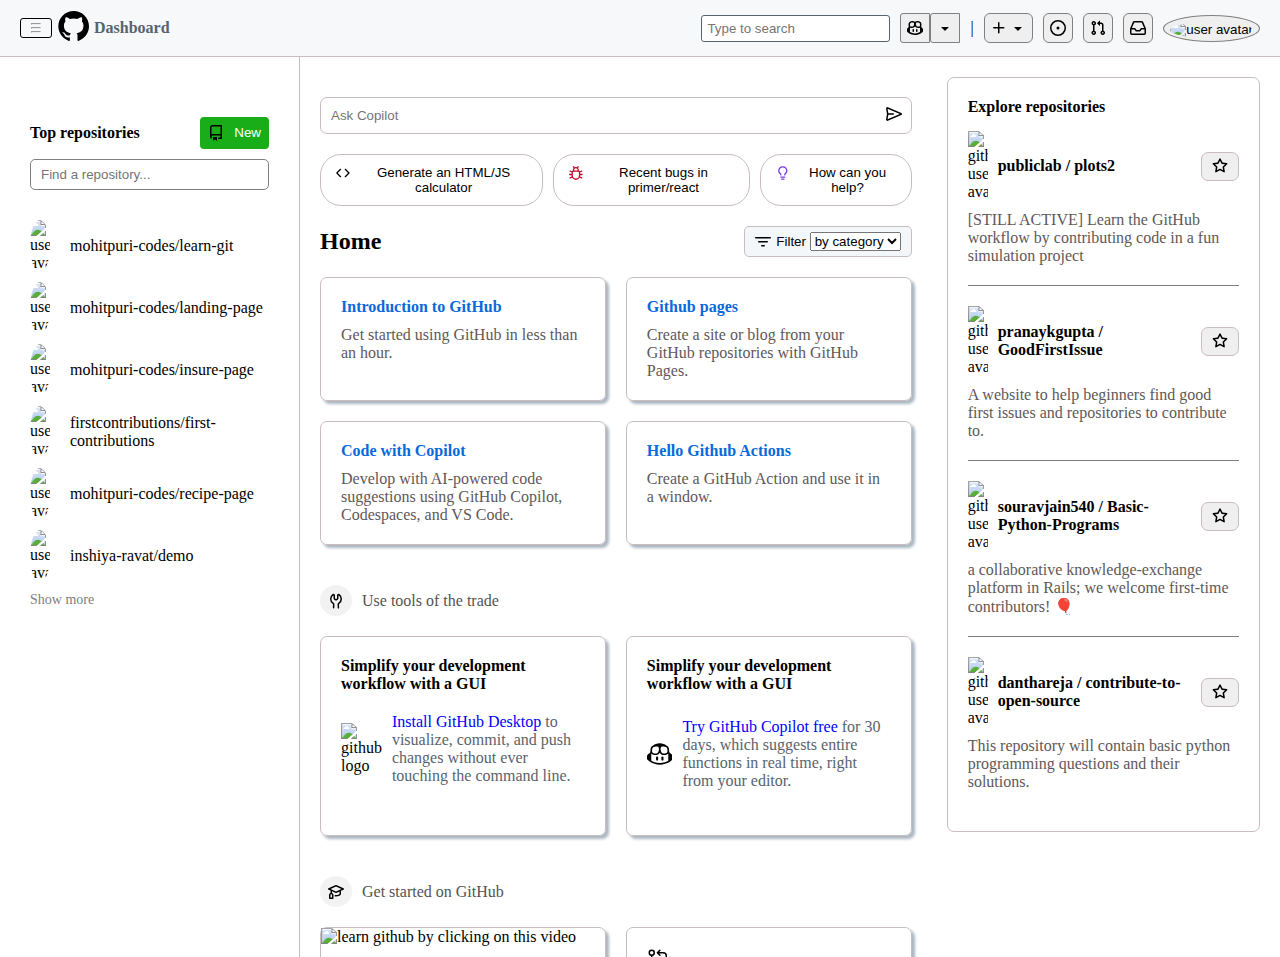
==== commit 08dff93f: "bugfix: fixed the independent scroll on sidebar and main section, fixed radio buttons" ====
--- a/index.html
+++ b/index.html
@@ -1,77 +1,104 @@
 <!DOCTYPE html>
 <html lang="en">
+
 <head>
-    <meta charset="UTF-8">
-    <meta name="viewport" content="width=device-width, initial-scale=1.0">
+    <meta charset="UTF-8" />
+    <meta name="viewport" content="width=device-width, initial-scale=1.0" />
     <title>Document</title>
-    <link rel="stylesheet" href="style.css">
+    <link rel="stylesheet" href="style.css" />
 </head>
+
 <body>
     <header aria-label="Navigation bar">
         <nav>
             <!-- left nav -->
             <div class="left-nav">
                 <div class="hamburger-menu">
-                    <hr>
-                    <hr>
-                    <hr>
+                    <hr />
+                    <hr />
+                    <hr />
                 </div>
                 <div class="brand-logo">
-                    <a href="#"><svg height="32" aria-hidden="true" viewBox="0 0 24 24" version="1.1" width="32" data-view-component="true" class="octicon octicon-mark-github v-align-middle">
-                        <path d="M12.5.75C6.146.75 1 5.896 1 12.25c0 5.089 3.292 9.387 7.863 10.91.575.101.79-.244.79-.546 0-.273-.014-1.178-.014-2.142-2.889.532-3.636-.704-3.866-1.35-.13-.331-.69-1.352-1.18-1.625-.402-.216-.977-.748-.014-.762.906-.014 1.553.834 1.769 1.179 1.035 1.74 2.688 1.25 3.349.948.1-.747.402-1.25.733-1.538-2.559-.287-5.232-1.279-5.232-5.678 0-1.25.445-2.285 1.178-3.09-.115-.288-.517-1.467.115-3.048 0 0 .963-.302 3.163 1.179.92-.259 1.897-.388 2.875-.388.977 0 1.955.13 2.875.388 2.2-1.495 3.162-1.179 3.162-1.179.633 1.581.23 2.76.115 3.048.733.805 1.179 1.825 1.179 3.09 0 4.413-2.688 5.39-5.247 5.678.417.36.776 1.05.776 2.128 0 1.538-.014 2.774-.014 3.162 0 .302.216.662.79.547C20.709 21.637 24 17.324 24 12.25 24 5.896 18.854.75 12.5.75Z"></path>
-                    </svg></a>
-                </div>
-                <h4><a href="#">Dashboard</a></h4>
+                    <a href="index.html"><svg height="32" aria-hidden="true" viewBox="0 0 24 24" version="1.1"
+                            width="32" data-view-component="true" class="octicon octicon-mark-github v-align-middle">
+                            <path
+                                d="M12.5.75C6.146.75 1 5.896 1 12.25c0 5.089 3.292 9.387 7.863 10.91.575.101.79-.244.79-.546 0-.273-.014-1.178-.014-2.142-2.889.532-3.636-.704-3.866-1.35-.13-.331-.69-1.352-1.18-1.625-.402-.216-.977-.748-.014-.762.906-.014 1.553.834 1.769 1.179 1.035 1.74 2.688 1.25 3.349.948.1-.747.402-1.25.733-1.538-2.559-.287-5.232-1.279-5.232-5.678 0-1.25.445-2.285 1.178-3.09-.115-.288-.517-1.467.115-3.048 0 0 .963-.302 3.163 1.179.92-.259 1.897-.388 2.875-.388.977 0 1.955.13 2.875.388 2.2-1.495 3.162-1.179 3.162-1.179.633 1.581.23 2.76.115 3.048.733.805 1.179 1.825 1.179 3.09 0 4.413-2.688 5.39-5.247 5.678.417.36.776 1.05.776 2.128 0 1.538-.014 2.774-.014 3.162 0 .302.216.662.79.547C20.709 21.637 24 17.324 24 12.25 24 5.896 18.854.75 12.5.75Z">
+                            </path>
+                        </svg></a>
+                </div>
+                <h4><a href="index.html" id="Dashboard">Dashboard</a></h4>
             </div>
             <!-- right nav -->
-             <div class="right-nav">
-                <input type="text" placeholder="Type to search">
+            <div class="right-nav">
+                <input type="text" placeholder="Type to search" />
                 <div class="copilot">
                     <button title="copilot icon">
-                        <svg aria-hidden="true" height="16" viewBox="0 0 16 16" version="1.1" width="16" data-view-component="true" class="octicon octicon-copilot Button-visual">
-                            <path d="M7.998 15.035c-4.562 0-7.873-2.914-7.998-3.749V9.338c.085-.628.677-1.686 1.588-2.065.013-.07.024-.143.036-.218.029-.183.06-.384.126-.612-.201-.508-.254-1.084-.254-1.656 0-.87.128-1.769.693-2.484.579-.733 1.494-1.124 2.724-1.261 1.206-.134 2.262.034 2.944.765.05.053.096.108.139.165.044-.057.094-.112.143-.165.682-.731 1.738-.899 2.944-.765 1.23.137 2.145.528 2.724 1.261.566.715.693 1.614.693 2.484 0 .572-.053 1.148-.254 1.656.066.228.098.429.126.612.012.076.024.148.037.218.924.385 1.522 1.471 1.591 2.095v1.872c0 .766-3.351 3.795-8.002 3.795Zm0-1.485c2.28 0 4.584-1.11 5.002-1.433V7.862l-.023-.116c-.49.21-1.075.291-1.727.291-1.146 0-2.059-.327-2.71-.991A3.222 3.222 0 0 1 8 6.303a3.24 3.24 0 0 1-.544.743c-.65.664-1.563.991-2.71.991-.652 0-1.236-.081-1.727-.291l-.023.116v4.255c.419.323 2.722 1.433 5.002 1.433ZM6.762 2.83c-.193-.206-.637-.413-1.682-.297-1.019.113-1.479.404-1.713.7-.247.312-.369.789-.369 1.554 0 .793.129 1.171.308 1.371.162.181.519.379 1.442.379.853 0 1.339-.235 1.638-.54.315-.322.527-.827.617-1.553.117-.935-.037-1.395-.241-1.614Zm4.155-.297c-1.044-.116-1.488.091-1.681.297-.204.219-.359.679-.242 1.614.091.726.303 1.231.618 1.553.299.305.784.54 1.638.54.922 0 1.28-.198 1.442-.379.179-.2.308-.578.308-1.371 0-.765-.123-1.242-.37-1.554-.233-.296-.693-.587-1.713-.7Z"></path><path d="M6.25 9.037a.75.75 0 0 1 .75.75v1.501a.75.75 0 0 1-1.5 0V9.787a.75.75 0 0 1 .75-.75Zm4.25.75v1.501a.75.75 0 0 1-1.5 0V9.787a.75.75 0 0 1 1.5 0Z"></path>
+                        <svg aria-hidden="true" height="16" viewBox="0 0 16 16" version="1.1" width="16"
+                            data-view-component="true" class="octicon octicon-copilot Button-visual">
+                            <path
+                                d="M7.998 15.035c-4.562 0-7.873-2.914-7.998-3.749V9.338c.085-.628.677-1.686 1.588-2.065.013-.07.024-.143.036-.218.029-.183.06-.384.126-.612-.201-.508-.254-1.084-.254-1.656 0-.87.128-1.769.693-2.484.579-.733 1.494-1.124 2.724-1.261 1.206-.134 2.262.034 2.944.765.05.053.096.108.139.165.044-.057.094-.112.143-.165.682-.731 1.738-.899 2.944-.765 1.23.137 2.145.528 2.724 1.261.566.715.693 1.614.693 2.484 0 .572-.053 1.148-.254 1.656.066.228.098.429.126.612.012.076.024.148.037.218.924.385 1.522 1.471 1.591 2.095v1.872c0 .766-3.351 3.795-8.002 3.795Zm0-1.485c2.28 0 4.584-1.11 5.002-1.433V7.862l-.023-.116c-.49.21-1.075.291-1.727.291-1.146 0-2.059-.327-2.71-.991A3.222 3.222 0 0 1 8 6.303a3.24 3.24 0 0 1-.544.743c-.65.664-1.563.991-2.71.991-.652 0-1.236-.081-1.727-.291l-.023.116v4.255c.419.323 2.722 1.433 5.002 1.433ZM6.762 2.83c-.193-.206-.637-.413-1.682-.297-1.019.113-1.479.404-1.713.7-.247.312-.369.789-.369 1.554 0 .793.129 1.171.308 1.371.162.181.519.379 1.442.379.853 0 1.339-.235 1.638-.54.315-.322.527-.827.617-1.553.117-.935-.037-1.395-.241-1.614Zm4.155-.297c-1.044-.116-1.488.091-1.681.297-.204.219-.359.679-.242 1.614.091.726.303 1.231.618 1.553.299.305.784.54 1.638.54.922 0 1.28-.198 1.442-.379.179-.2.308-.578.308-1.371 0-.765-.123-1.242-.37-1.554-.233-.296-.693-.587-1.713-.7Z">
+                            </path>
+                            <path
+                                d="M6.25 9.037a.75.75 0 0 1 .75.75v1.501a.75.75 0 0 1-1.5 0V9.787a.75.75 0 0 1 .75-.75Zm4.25.75v1.501a.75.75 0 0 1-1.5 0V9.787a.75.75 0 0 1 1.5 0Z">
+                            </path>
                         </svg>
                     </button>
                     <button title="drop down icon">
-                        <svg aria-hidden="true" height="16" viewBox="0 0 16 16" version="1.1" width="16" data-view-component="true" class="octicon octicon-triangle-down Button-visual">
-                            <path d="m4.427 7.427 3.396 3.396a.25.25 0 0 0 .354 0l3.396-3.396A.25.25 0 0 0 11.396 7H4.604a.25.25 0 0 0-.177.427Z"></path>
-                        </svg>
-                    </button>
-                </div>
-                <div class="pipeline">
-                    |
-                </div>
+                        <svg aria-hidden="true" height="16" viewBox="0 0 16 16" version="1.1" width="16"
+                            data-view-component="true" class="octicon octicon-triangle-down Button-visual">
+                            <path
+                                d="m4.427 7.427 3.396 3.396a.25.25 0 0 0 .354 0l3.396-3.396A.25.25 0 0 0 11.396 7H4.604a.25.25 0 0 0-.177.427Z">
+                            </path>
+                        </svg>
+                    </button>
+                </div>
+                <div class="pipeline">|</div>
                 <div class="create-repo">
                     <button title="create new repo">
-                        <svg aria-hidden="true" height="16" viewBox="0 0 16 16" version="1.1" width="16" data-view-component="true" class="octicon octicon-plus">
-                            <path d="M7.75 2a.75.75 0 0 1 .75.75V7h4.25a.75.75 0 0 1 0 1.5H8.5v4.25a.75.75 0 0 1-1.5 0V8.5H2.75a.75.75 0 0 1 0-1.5H7V2.75A.75.75 0 0 1 7.75 2Z"></path>
-                        </svg>
-                        <svg aria-hidden="true" height="16" viewBox="0 0 16 16" version="1.1" width="16" data-view-component="true" class="octicon octicon-triangle-down">
-                            <path d="m4.427 7.427 3.396 3.396a.25.25 0 0 0 .354 0l3.396-3.396A.25.25 0 0 0 11.396 7H4.604a.25.25 0 0 0-.177.427Z"></path>
-                        </svg>
-                    </button>
-                    
+                        <svg aria-hidden="true" height="16" viewBox="0 0 16 16" version="1.1" width="16"
+                            data-view-component="true" class="octicon octicon-plus">
+                            <path
+                                d="M7.75 2a.75.75 0 0 1 .75.75V7h4.25a.75.75 0 0 1 0 1.5H8.5v4.25a.75.75 0 0 1-1.5 0V8.5H2.75a.75.75 0 0 1 0-1.5H7V2.75A.75.75 0 0 1 7.75 2Z">
+                            </path>
+                        </svg>
+                        <svg aria-hidden="true" height="16" viewBox="0 0 16 16" version="1.1" width="16"
+                            data-view-component="true" class="octicon octicon-triangle-down">
+                            <path
+                                d="m4.427 7.427 3.396 3.396a.25.25 0 0 0 .354 0l3.396-3.396A.25.25 0 0 0 11.396 7H4.604a.25.25 0 0 0-.177.427Z">
+                            </path>
+                        </svg>
+                    </button>
                 </div>
                 <button class="issues" title="issues">
-                    <svg aria-hidden="true" height="16" viewBox="0 0 16 16" version="1.1" width="16" data-view-component="true" class="octicon octicon-issue-opened Button-visual">
-                        <path d="M8 9.5a1.5 1.5 0 1 0 0-3 1.5 1.5 0 0 0 0 3Z"></path><path d="M8 0a8 8 0 1 1 0 16A8 8 0 0 1 8 0ZM1.5 8a6.5 6.5 0 1 0 13 0 6.5 6.5 0 0 0-13 0Z"></path>
+                    <svg aria-hidden="true" height="16" viewBox="0 0 16 16" version="1.1" width="16"
+                        data-view-component="true" class="octicon octicon-issue-opened Button-visual">
+                        <path d="M8 9.5a1.5 1.5 0 1 0 0-3 1.5 1.5 0 0 0 0 3Z"></path>
+                        <path d="M8 0a8 8 0 1 1 0 16A8 8 0 0 1 8 0ZM1.5 8a6.5 6.5 0 1 0 13 0 6.5 6.5 0 0 0-13 0Z">
+                        </path>
                     </svg>
                 </button>
                 <button class="pull-requests" title="pull requests">
-                    <svg aria-hidden="true" height="16" viewBox="0 0 16 16" version="1.1" width="16" data-view-component="true" class="octicon octicon-git-pull-request Button-visual">
-                        <path d="M1.5 3.25a2.25 2.25 0 1 1 3 2.122v5.256a2.251 2.251 0 1 1-1.5 0V5.372A2.25 2.25 0 0 1 1.5 3.25Zm5.677-.177L9.573.677A.25.25 0 0 1 10 .854V2.5h1A2.5 2.5 0 0 1 13.5 5v5.628a2.251 2.251 0 1 1-1.5 0V5a1 1 0 0 0-1-1h-1v1.646a.25.25 0 0 1-.427.177L7.177 3.427a.25.25 0 0 1 0-.354ZM3.75 2.5a.75.75 0 1 0 0 1.5.75.75 0 0 0 0-1.5Zm0 9.5a.75.75 0 1 0 0 1.5.75.75 0 0 0 0-1.5Zm8.25.75a.75.75 0 1 0 1.5 0 .75.75 0 0 0-1.5 0Z"></path>
+                    <svg aria-hidden="true" height="16" viewBox="0 0 16 16" version="1.1" width="16"
+                        data-view-component="true" class="octicon octicon-git-pull-request Button-visual">
+                        <path
+                            d="M1.5 3.25a2.25 2.25 0 1 1 3 2.122v5.256a2.251 2.251 0 1 1-1.5 0V5.372A2.25 2.25 0 0 1 1.5 3.25Zm5.677-.177L9.573.677A.25.25 0 0 1 10 .854V2.5h1A2.5 2.5 0 0 1 13.5 5v5.628a2.251 2.251 0 1 1-1.5 0V5a1 1 0 0 0-1-1h-1v1.646a.25.25 0 0 1-.427.177L7.177 3.427a.25.25 0 0 1 0-.354ZM3.75 2.5a.75.75 0 1 0 0 1.5.75.75 0 0 0 0-1.5Zm0 9.5a.75.75 0 1 0 0 1.5.75.75 0 0 0 0-1.5Zm8.25.75a.75.75 0 1 0 1.5 0 .75.75 0 0 0-1.5 0Z">
+                        </path>
                     </svg>
                 </button>
                 <button class="notifications" title="notifications">
-                    <svg aria-hidden="true" height="16" viewBox="0 0 16 16" version="1.1" width="16" data-view-component="true" class="octicon octicon-inbox Button-visual">
-                        <path d="M2.8 2.06A1.75 1.75 0 0 1 4.41 1h7.18c.7 0 1.333.417 1.61 1.06l2.74 6.395c.04.093.06.194.06.295v4.5A1.75 1.75 0 0 1 14.25 15H1.75A1.75 1.75 0 0 1 0 13.25v-4.5c0-.101.02-.202.06-.295Zm1.61.44a.25.25 0 0 0-.23.152L1.887 8H4.75a.75.75 0 0 1 .6.3L6.625 10h2.75l1.275-1.7a.75.75 0 0 1 .6-.3h2.863L11.82 2.652a.25.25 0 0 0-.23-.152Zm10.09 7h-2.875l-1.275 1.7a.75.75 0 0 1-.6.3h-3.5a.75.75 0 0 1-.6-.3L4.375 9.5H1.5v3.75c0 .138.112.25.25.25h12.5a.25.25 0 0 0 .25-.25Z"></path>
+                    <svg aria-hidden="true" height="16" viewBox="0 0 16 16" version="1.1" width="16"
+                        data-view-component="true" class="octicon octicon-inbox Button-visual">
+                        <path
+                            d="M2.8 2.06A1.75 1.75 0 0 1 4.41 1h7.18c.7 0 1.333.417 1.61 1.06l2.74 6.395c.04.093.06.194.06.295v4.5A1.75 1.75 0 0 1 14.25 15H1.75A1.75 1.75 0 0 1 0 13.25v-4.5c0-.101.02-.202.06-.295Zm1.61.44a.25.25 0 0 0-.23.152L1.887 8H4.75a.75.75 0 0 1 .6.3L6.625 10h2.75l1.275-1.7a.75.75 0 0 1 .6-.3h2.863L11.82 2.652a.25.25 0 0 0-.23-.152Zm10.09 7h-2.875l-1.275 1.7a.75.75 0 0 1-.6.3h-3.5a.75.75 0 0 1-.6-.3L4.375 9.5H1.5v3.75c0 .138.112.25.25.25h12.5a.25.25 0 0 0 .25-.25Z">
+                        </path>
                     </svg>
                 </button>
-                <button class="profile" title="your profile">
-                    <img src="	https://avatars.githubusercontent.com/u/194055453?v=4" alt="user avatar">
-
-                </button>
-             </div>
+                <a href="profile.html">
+                    <button class="profile" title="your profile">
+                        <img src="	https://avatars.githubusercontent.com/u/194055453?v=4" alt="user avatar" />
+                    </button>
+                </a>
+            </div>
         </nav>
     </header>
     <!-- main -->
@@ -82,59 +109,105 @@
             <div class="create-new-repo">
                 <h4 id="top-repositories">Top repositories</h4>
                 <button class="create-new-repo-btn" title="create new repo">
-                    <span><svg aria-hidden="true" height="16" viewBox="0 0 16 16" version="1.1" width="16" data-view-component="true" class="octicon octicon-repo">
-                        <path d="M2 2.5A2.5 2.5 0 0 1 4.5 0h8.75a.75.75 0 0 1 .75.75v12.5a.75.75 0 0 1-.75.75h-2.5a.75.75 0 0 1 0-1.5h1.75v-2h-8a1 1 0 0 0-.714 1.7.75.75 0 1 1-1.072 1.05A2.495 2.495 0 0 1 2 11.5Zm10.5-1h-8a1 1 0 0 0-1 1v6.708A2.486 2.486 0 0 1 4.5 9h8ZM5 12.25a.25.25 0 0 1 .25-.25h3.5a.25.25 0 0 1 .25.25v3.25a.25.25 0 0 1-.4.2l-1.45-1.087a.249.249 0 0 0-.3 0L5.4 15.7a.25.25 0 0 1-.4-.2Z"></path>
-                    </svg></span>
-                    <a href="create-repo.html" style="color: white;">New</a></button>
+                    <span><svg aria-hidden="true" height="16" viewBox="0 0 16 16" version="1.1" width="16"
+                            data-view-component="true" class="octicon octicon-repo">
+                            <path
+                                d="M2 2.5A2.5 2.5 0 0 1 4.5 0h8.75a.75.75 0 0 1 .75.75v12.5a.75.75 0 0 1-.75.75h-2.5a.75.75 0 0 1 0-1.5h1.75v-2h-8a1 1 0 0 0-.714 1.7.75.75 0 1 1-1.072 1.05A2.495 2.495 0 0 1 2 11.5Zm10.5-1h-8a1 1 0 0 0-1 1v6.708A2.486 2.486 0 0 1 4.5 9h8ZM5 12.25a.25.25 0 0 1 .25-.25h3.5a.25.25 0 0 1 .25.25v3.25a.25.25 0 0 1-.4.2l-1.45-1.087a.249.249 0 0 0-.3 0L5.4 15.7a.25.25 0 0 1-.4-.2Z">
+                            </path>
+                        </svg></span>
+                    <a href="create-repo.html" style="color: white">New</a>
+                </button>
             </div>
             <div class="find-repo">
-                <input type="text" placeholder="Find a repository...">
+                <input type="text" placeholder="Find a repository..." />
                 <ul>
-                    <li><img src="https://avatars.githubusercontent.com/u/194055453?v=4" alt="user avatar"> <span><a href="#" style="color: black;">mohitpuri-codes/learn-git</a></span></li>
-                    <li><img src="https://avatars.githubusercontent.com/u/194055453?v=4" alt="user avatar"> <span><a href="#" style="color: black;">mohitpuri-codes/landing-page</a>
-                        </span></li>
-                    <li><img src="https://avatars.githubusercontent.com/u/194055453?v=4" alt="user avatar"> <span><a href="#"  style="color: black;">mohitpuri-codes/insure-page</a></span></li>
-                    <li><img src="https://avatars.githubusercontent.com/u/37713493?s=16&amp;v=4" alt="user avatar"> <span><a href="#" style="color: black;">firstcontributions/first-contributions</a></span></li>
-                    <li><img src="https://avatars.githubusercontent.com/u/194055453?v=4" alt="user avatar"> <span><a href="#" style="color: black;">mohitpuri-codes/recipe-page</a></span></li>
-                    <li><img src="https://avatars.githubusercontent.com/u/194055453?v=4" alt="user avatar"> <span><a href="#" style="color: black;">inshiya-ravat/demo</a></span></li>
+                    <li>
+                        <img src="https://avatars.githubusercontent.com/u/194055453?v=4" alt="user avatar" />
+                        <span><a href="#" style="color: black">mohitpuri-codes/learn-git</a></span>
+                    </li>
+                    <li>
+                        <img src="https://avatars.githubusercontent.com/u/194055453?v=4" alt="user avatar" />
+                        <span><a href="#" style="color: black">mohitpuri-codes/landing-page</a>
+                        </span>
+                    </li>
+                    <li>
+                        <img src="https://avatars.githubusercontent.com/u/194055453?v=4" alt="user avatar" />
+                        <span><a href="#" style="color: black">mohitpuri-codes/insure-page</a></span>
+                    </li>
+                    <li>
+                        <img src="https://avatars.githubusercontent.com/u/37713493?s=16&amp;v=4" alt="user avatar" />
+                        <span><a href="#" style="color: black">firstcontributions/first-contributions</a></span>
+                    </li>
+                    <li>
+                        <img src="https://avatars.githubusercontent.com/u/194055453?v=4" alt="user avatar" />
+                        <span><a href="#" style="color: black">mohitpuri-codes/recipe-page</a></span>
+                    </li>
+                    <li>
+                        <img src="https://avatars.githubusercontent.com/u/194055453?v=4" alt="user avatar" />
+                        <span><a href="#" style="color: black">inshiya-ravat/demo</a></span>
+                    </li>
                     <li class="show-more">Show more</li>
                 </ul>
             </div>
         </aside>
         <!-- right section of main -->
         <div class="main-section-right grid-container" aria-label="right section in main page">
-            <div class="grid-left" >
+            <div class="grid-left">
                 <div class="copilot-container">
-                    <input type="text" placeholder="Ask Copilot" >
+                    <input type="text" placeholder="Ask Copilot" />
                     <button class="send" aria-label="send your response to copilot">
-                        <svg aria-hidden="true" height="16" viewBox="0 0 16 16" version="1.1" width="16" data-view-component="true" class="octicon octicon-paper-airplane Button-visual">
-                            <path d="M.989 8 .064 2.68a1.342 1.342 0 0 1 1.85-1.462l13.402 5.744a1.13 1.13 0 0 1 0 2.076L1.913 14.782a1.343 1.343 0 0 1-1.85-1.463L.99 8Zm.603-5.288L2.38 7.25h4.87a.75.75 0 0 1 0 1.5H2.38l-.788 4.538L13.929 8Z"></path>
+                        <svg aria-hidden="true" height="16" viewBox="0 0 16 16" version="1.1" width="16"
+                            data-view-component="true" class="octicon octicon-paper-airplane Button-visual">
+                            <path
+                                d="M.989 8 .064 2.68a1.342 1.342 0 0 1 1.85-1.462l13.402 5.744a1.13 1.13 0 0 1 0 2.076L1.913 14.782a1.343 1.343 0 0 1-1.85-1.463L.99 8Zm.603-5.288L2.38 7.25h4.87a.75.75 0 0 1 0 1.5H2.38l-.788 4.538L13.929 8Z">
+                            </path>
                         </svg>
                     </button>
                 </div>
                 <ul class="copilot-suggestions" aria-label="suggestions by copilot">
-                    <li><button aria-labelledby="gen-html"> <svg aria-hidden="true" height="16" viewBox="0 0 16 16" version="1.1" width="16" data-view-component="true" class="octicon octicon-code">
-                        <path d="m11.28 3.22 4.25 4.25a.75.75 0 0 1 0 1.06l-4.25 4.25a.749.749 0 0 1-1.275-.326.749.749 0 0 1 .215-.734L13.94 8l-3.72-3.72a.749.749 0 0 1 .326-1.275.749.749 0 0 1 .734.215Zm-6.56 0a.751.751 0 0 1 1.042.018.751.751 0 0 1 .018 1.042L2.06 8l3.72 3.72a.749.749 0 0 1-.326 1.275.749.749 0 0 1-.734-.215L.47 8.53a.75.75 0 0 1 0-1.06Z"></path>
-                        </svg> 
-                        <span id="gen-html"> Generate an HTML/JS calculator</span>
-                    </button></li>
-                    <li><button aria-labelledby="bugs" class="btn-small-hidden"> <svg style="fill: rgba(197, 13, 40,1);"  aria-hidden="true" height="16" viewBox="0 0 16 16" version="1.1" width="16" data-view-component="true" class="octicon octicon-bug">
-                        <path d="M4.72.22a.75.75 0 0 1 1.06 0l1 .999a3.488 3.488 0 0 1 2.441 0l.999-1a.748.748 0 0 1 1.265.332.75.75 0 0 1-.205.729l-.775.776c.616.63.995 1.493.995 2.444v.327c0 .1-.009.197-.025.292.408.14.764.392 1.029.722l1.968-.787a.75.75 0 0 1 .556 1.392L13 7.258V9h2.25a.75.75 0 0 1 0 1.5H13v.5c0 .409-.049.806-.141 1.186l2.17.868a.75.75 0 0 1-.557 1.392l-2.184-.873A4.997 4.997 0 0 1 8 16a4.997 4.997 0 0 1-4.288-2.427l-2.183.873a.75.75 0 0 1-.558-1.392l2.17-.868A5.036 5.036 0 0 1 3 11v-.5H.75a.75.75 0 0 1 0-1.5H3V7.258L.971 6.446a.75.75 0 0 1 .558-1.392l1.967.787c.265-.33.62-.583 1.03-.722a1.677 1.677 0 0 1-.026-.292V4.5c0-.951.38-1.814.995-2.444L4.72 1.28a.75.75 0 0 1 0-1.06Zm.53 6.28a.75.75 0 0 0-.75.75V11a3.5 3.5 0 1 0 7 0V7.25a.75.75 0 0 0-.75-.75ZM6.173 5h3.654A.172.172 0 0 0 10 4.827V4.5a2 2 0 1 0-4 0v.327c0 .096.077.173.173.173Z"></path>
-                    </svg> 
-                        <span id="bugs"> Recent bugs in primer/react</span>
-                    </button></li>
-                    <li><button aria-labelledby="help" class="btn-small-hidden"> <svg style="fill: rgba(120, 58, 228,1);" aria-hidden="true" height="16" viewBox="0 0 16 16" version="1.1" width="16" data-view-component="true" class="octicon octicon-light-bulb">
-                        <path d="M8 1.5c-2.363 0-4 1.69-4 3.75 0 .984.424 1.625.984 2.304l.214.253c.223.264.47.556.673.848.284.411.537.896.621 1.49a.75.75 0 0 1-1.484.211c-.04-.282-.163-.547-.37-.847a8.456 8.456 0 0 0-.542-.68c-.084-.1-.173-.205-.268-.32C3.201 7.75 2.5 6.766 2.5 5.25 2.5 2.31 4.863 0 8 0s5.5 2.31 5.5 5.25c0 1.516-.701 2.5-1.328 3.259-.095.115-.184.22-.268.319-.207.245-.383.453-.541.681-.208.3-.33.565-.37.847a.751.751 0 0 1-1.485-.212c.084-.593.337-1.078.621-1.489.203-.292.45-.584.673-.848.075-.088.147-.173.213-.253.561-.679.985-1.32.985-2.304 0-2.06-1.637-3.75-4-3.75ZM5.75 12h4.5a.75.75 0 0 1 0 1.5h-4.5a.75.75 0 0 1 0-1.5ZM6 15.25a.75.75 0 0 1 .75-.75h2.5a.75.75 0 0 1 0 1.5h-2.5a.75.75 0 0 1-.75-.75Z"></path>
-                    </svg>
-                        <span id="help"> How can you help?</span>
-                    </button></li>
+                    <li>
+                        <button aria-labelledby="gen-html">
+                            <svg aria-hidden="true" height="16" viewBox="0 0 16 16" version="1.1" width="16"
+                                data-view-component="true" class="octicon octicon-code">
+                                <path
+                                    d="m11.28 3.22 4.25 4.25a.75.75 0 0 1 0 1.06l-4.25 4.25a.749.749 0 0 1-1.275-.326.749.749 0 0 1 .215-.734L13.94 8l-3.72-3.72a.749.749 0 0 1 .326-1.275.749.749 0 0 1 .734.215Zm-6.56 0a.751.751 0 0 1 1.042.018.751.751 0 0 1 .018 1.042L2.06 8l3.72 3.72a.749.749 0 0 1-.326 1.275.749.749 0 0 1-.734-.215L.47 8.53a.75.75 0 0 1 0-1.06Z">
+                                </path>
+                            </svg>
+                            <span id="gen-html"> Generate an HTML/JS calculator</span>
+                        </button>
+                    </li>
+                    <li>
+                        <button aria-labelledby="bugs" class="btn-small-hidden">
+                            <svg style="fill: rgba(197, 13, 40, 1)" aria-hidden="true" height="16" viewBox="0 0 16 16"
+                                version="1.1" width="16" data-view-component="true" class="octicon octicon-bug">
+                                <path
+                                    d="M4.72.22a.75.75 0 0 1 1.06 0l1 .999a3.488 3.488 0 0 1 2.441 0l.999-1a.748.748 0 0 1 1.265.332.75.75 0 0 1-.205.729l-.775.776c.616.63.995 1.493.995 2.444v.327c0 .1-.009.197-.025.292.408.14.764.392 1.029.722l1.968-.787a.75.75 0 0 1 .556 1.392L13 7.258V9h2.25a.75.75 0 0 1 0 1.5H13v.5c0 .409-.049.806-.141 1.186l2.17.868a.75.75 0 0 1-.557 1.392l-2.184-.873A4.997 4.997 0 0 1 8 16a4.997 4.997 0 0 1-4.288-2.427l-2.183.873a.75.75 0 0 1-.558-1.392l2.17-.868A5.036 5.036 0 0 1 3 11v-.5H.75a.75.75 0 0 1 0-1.5H3V7.258L.971 6.446a.75.75 0 0 1 .558-1.392l1.967.787c.265-.33.62-.583 1.03-.722a1.677 1.677 0 0 1-.026-.292V4.5c0-.951.38-1.814.995-2.444L4.72 1.28a.75.75 0 0 1 0-1.06Zm.53 6.28a.75.75 0 0 0-.75.75V11a3.5 3.5 0 1 0 7 0V7.25a.75.75 0 0 0-.75-.75ZM6.173 5h3.654A.172.172 0 0 0 10 4.827V4.5a2 2 0 1 0-4 0v.327c0 .096.077.173.173.173Z">
+                                </path>
+                            </svg>
+                            <span id="bugs"> Recent bugs in primer/react</span>
+                        </button>
+                    </li>
+                    <li>
+                        <button aria-labelledby="help" class="btn-small-hidden">
+                            <svg style="fill: rgba(120, 58, 228, 1)" aria-hidden="true" height="16" viewBox="0 0 16 16"
+                                version="1.1" width="16" data-view-component="true" class="octicon octicon-light-bulb">
+                                <path
+                                    d="M8 1.5c-2.363 0-4 1.69-4 3.75 0 .984.424 1.625.984 2.304l.214.253c.223.264.47.556.673.848.284.411.537.896.621 1.49a.75.75 0 0 1-1.484.211c-.04-.282-.163-.547-.37-.847a8.456 8.456 0 0 0-.542-.68c-.084-.1-.173-.205-.268-.32C3.201 7.75 2.5 6.766 2.5 5.25 2.5 2.31 4.863 0 8 0s5.5 2.31 5.5 5.25c0 1.516-.701 2.5-1.328 3.259-.095.115-.184.22-.268.319-.207.245-.383.453-.541.681-.208.3-.33.565-.37.847a.751.751 0 0 1-1.485-.212c.084-.593.337-1.078.621-1.489.203-.292.45-.584.673-.848.075-.088.147-.173.213-.253.561-.679.985-1.32.985-2.304 0-2.06-1.637-3.75-4-3.75ZM5.75 12h4.5a.75.75 0 0 1 0 1.5h-4.5a.75.75 0 0 1 0-1.5ZM6 15.25a.75.75 0 0 1 .75-.75h2.5a.75.75 0 0 1 0 1.5h-2.5a.75.75 0 0 1-.75-.75Z">
+                                </path>
+                            </svg>
+                            <span id="help"> How can you help?</span>
+                        </button>
+                    </li>
                 </ul>
-                
+
                 <div class="home-container">
                     <h2>Home</h2>
                     <button>
-                        <svg aria-hidden="true" height="16" viewBox="0 0 16 16" version="1.1" width="16" data-view-component="true" class="octicon octicon-filter mr-2">
-                            <path d="M.75 3h14.5a.75.75 0 0 1 0 1.5H.75a.75.75 0 0 1 0-1.5ZM3 7.75A.75.75 0 0 1 3.75 7h8.5a.75.75 0 0 1 0 1.5h-8.5A.75.75 0 0 1 3 7.75Zm3 4a.75.75 0 0 1 .75-.75h2.5a.75.75 0 0 1 0 1.5h-2.5a.75.75 0 0 1-.75-.75Z"></path>
+                        <svg aria-hidden="true" height="16" viewBox="0 0 16 16" version="1.1" width="16"
+                            data-view-component="true" class="octicon octicon-filter mr-2">
+                            <path
+                                d="M.75 3h14.5a.75.75 0 0 1 0 1.5H.75a.75.75 0 0 1 0-1.5ZM3 7.75A.75.75 0 0 1 3.75 7h8.5a.75.75 0 0 1 0 1.5h-8.5A.75.75 0 0 1 3 7.75Zm3 4a.75.75 0 0 1 .75-.75h2.5a.75.75 0 0 1 0 1.5h-2.5a.75.75 0 0 1-.75-.75Z">
+                            </path>
                         </svg>
                         <span>Filter
                             <select name="filter-content" id="filter">
@@ -142,32 +215,47 @@
                                 <option value="by learning">by learning</option>
                                 <option value="by length">by length</option>
                             </select>
-                         </span>
+                        </span>
                     </button>
                 </div>
                 <div class="tutorials-grid">
                     <a href="#" class="tutorial" aria-label="intro-to-github">
-                        <h4 id="intro-to-github" class="blue-anchor">Introduction to GitHub</h4>
+                        <h4 id="intro-to-github" class="blue-anchor">
+                            Introduction to GitHub
+                        </h4>
                         <p>Get started using GitHub in less than an hour.</p>
                     </a>
                     <a href="#" class="tutorial" aria-label="github-pages">
                         <h4 id="github-pages" class="blue-anchor">Github pages</h4>
-                        <p>Create a site or blog from your GitHub repositories with GitHub Pages.</p>
+                        <p>
+                            Create a site or blog from your GitHub repositories with GitHub
+                            Pages.
+                        </p>
                     </a>
-                    <a href="#" class="tutorial" aria-label="code-with-copilot"> 
-                        <h4 id="code-with-copilot" class="blue-anchor">Code with Copilot</h4>
-                        <p>Develop with AI-powered code suggestions using GitHub Copilot, Codespaces, and VS Code.</p>
+                    <a href="#" class="tutorial" aria-label="code-with-copilot">
+                        <h4 id="code-with-copilot" class="blue-anchor">
+                            Code with Copilot
+                        </h4>
+                        <p>
+                            Develop with AI-powered code suggestions using GitHub Copilot,
+                            Codespaces, and VS Code.
+                        </p>
                     </a>
                     <a href="#" class="tutorial" aria-label="github-actions">
-                        <h4 id="github-actions" class="blue-anchor">Hello Github Actions</h4>
+                        <h4 id="github-actions" class="blue-anchor">
+                            Hello Github Actions
+                        </h4>
                         <p>Create a GitHub Action and use it in a window.</p>
                     </a>
                 </div>
                 <div class="use-this-tools-container" aria-label="use this tools of trade">
                     <div class="use-this-tools">
                         <span>
-                            <svg aria-hidden="true" height="16" viewBox="0 0 16 16" version="1.1" width="16" data-view-component="true" class="octicon octicon-tools color-fg-subtle">
-                                <path d="M5.433 2.304A4.492 4.492 0 0 0 3.5 6c0 1.598.832 3.002 2.09 3.802.518.328.929.923.902 1.64v.008l-.164 3.337a.75.75 0 1 1-1.498-.073l.163-3.33c.002-.085-.05-.216-.207-.316A5.996 5.996 0 0 1 2 6a5.993 5.993 0 0 1 2.567-4.92 1.482 1.482 0 0 1 1.673-.04c.462.296.76.827.76 1.423v2.82c0 .082.041.16.11.206l.75.51a.25.25 0 0 0 .28 0l.75-.51A.249.249 0 0 0 9 5.282V2.463c0-.596.298-1.127.76-1.423a1.482 1.482 0 0 1 1.673.04A5.993 5.993 0 0 1 14 6a5.996 5.996 0 0 1-2.786 5.068c-.157.1-.209.23-.207.315l.163 3.33a.752.752 0 0 1-1.094.714.75.75 0 0 1-.404-.64l-.164-3.345c-.027-.717.384-1.312.902-1.64A4.495 4.495 0 0 0 12.5 6a4.492 4.492 0 0 0-1.933-3.696c-.024.017-.067.067-.067.16v2.818a1.75 1.75 0 0 1-.767 1.448l-.75.51a1.75 1.75 0 0 1-1.966 0l-.75-.51A1.75 1.75 0 0 1 5.5 5.282V2.463c0-.092-.043-.142-.067-.159Z"></path>
+                            <svg aria-hidden="true" height="16" viewBox="0 0 16 16" version="1.1" width="16"
+                                data-view-component="true" class="octicon octicon-tools color-fg-subtle">
+                                <path
+                                    d="M5.433 2.304A4.492 4.492 0 0 0 3.5 6c0 1.598.832 3.002 2.09 3.802.518.328.929.923.902 1.64v.008l-.164 3.337a.75.75 0 1 1-1.498-.073l.163-3.33c.002-.085-.05-.216-.207-.316A5.996 5.996 0 0 1 2 6a5.993 5.993 0 0 1 2.567-4.92 1.482 1.482 0 0 1 1.673-.04c.462.296.76.827.76 1.423v2.82c0 .082.041.16.11.206l.75.51a.25.25 0 0 0 .28 0l.75-.51A.249.249 0 0 0 9 5.282V2.463c0-.596.298-1.127.76-1.423a1.482 1.482 0 0 1 1.673.04A5.993 5.993 0 0 1 14 6a5.996 5.996 0 0 1-2.786 5.068c-.157.1-.209.23-.207.315l.163 3.33a.752.752 0 0 1-1.094.714.75.75 0 0 1-.404-.64l-.164-3.345c-.027-.717.384-1.312.902-1.64A4.495 4.495 0 0 0 12.5 6a4.492 4.492 0 0 0-1.933-3.696c-.024.017-.067.067-.067.16v2.818a1.75 1.75 0 0 1-.767 1.448l-.75.51a1.75 1.75 0 0 1-1.966 0l-.75-.51A1.75 1.75 0 0 1 5.5 5.282V2.463c0-.092-.043-.142-.067-.159Z">
+                                </path>
                             </svg>
                         </span>
                         <p>Use tools of the trade</p>
@@ -176,48 +264,82 @@
                         <div class="use-this-tool" aria-labelledby="install-github">
                             <h4>Simplify your development workflow with a GUI</h4>
                             <div class="use-this-tool__body">
-                                <img src="https://github.githubassets.com/assets/gh-desktop-7c9388a38509.png" alt="github logo">
+                                <img src="https://github.githubassets.com/assets/gh-desktop-7c9388a38509.png"
+                                    alt="github logo" />
                                 <p id="install-github">
-                                    <a href="#">Install GitHub Desktop</a> to visualize, commit, and push changes without ever touching the command line.</p>
+                                    <a href="#">Install GitHub Desktop</a> to visualize, commit,
+                                    and push changes without ever touching the command line.
+                                </p>
                             </div>
                         </div>
                         <div class="use-this-tool" aria-labelledby="copilot">
                             <h4>Simplify your development workflow with a GUI</h4>
-                            <div class="use-this-tool__body" >
-                                <svg style="width: 82px; height: 82px;" aria-hidden="true" height="24" viewBox="0 0 24 24" version="1.1" width="24" data-view-component="true" class="octicon octicon-copilot mb-3">
-                                    <path d="M23.922 16.992c-.861 1.495-5.859 5.023-11.922 5.023-6.063 0-11.061-3.528-11.922-5.023A.641.641 0 0 1 0 16.736v-2.869a.841.841 0 0 1 .053-.22c.372-.935 1.347-2.292 2.605-2.656.167-.429.414-1.055.644-1.517a10.195 10.195 0 0 1-.052-1.086c0-1.331.282-2.499 1.132-3.368.397-.406.89-.717 1.474-.952 1.399-1.136 3.392-2.093 6.122-2.093 2.731 0 4.767.957 6.166 2.093.584.235 1.077.546 1.474.952.85.869 1.132 2.037 1.132 3.368 0 .368-.014.733-.052 1.086.23.462.477 1.088.644 1.517 1.258.364 2.233 1.721 2.605 2.656a.832.832 0 0 1 .053.22v2.869a.641.641 0 0 1-.078.256ZM12.172 11h-.344a4.323 4.323 0 0 1-.355.508C10.703 12.455 9.555 13 7.965 13c-1.725 0-2.989-.359-3.782-1.259a2.005 2.005 0 0 1-.085-.104L4 11.741v6.585c1.435.779 4.514 2.179 8 2.179 3.486 0 6.565-1.4 8-2.179v-6.585l-.098-.104s-.033.045-.085.104c-.793.9-2.057 1.259-3.782 1.259-1.59 0-2.738-.545-3.508-1.492a4.323 4.323 0 0 1-.355-.508h-.016.016Zm.641-2.935c.136 1.057.403 1.913.878 2.497.442.544 1.134.938 2.344.938 1.573 0 2.292-.337 2.657-.751.384-.435.558-1.15.558-2.361 0-1.14-.243-1.847-.705-2.319-.477-.488-1.319-.862-2.824-1.025-1.487-.161-2.192.138-2.533.529-.269.307-.437.808-.438 1.578v.021c0 .265.021.562.063.893Zm-1.626 0c.042-.331.063-.628.063-.894v-.02c-.001-.77-.169-1.271-.438-1.578-.341-.391-1.046-.69-2.533-.529-1.505.163-2.347.537-2.824 1.025-.462.472-.705 1.179-.705 2.319 0 1.211.175 1.926.558 2.361.365.414 1.084.751 2.657.751 1.21 0 1.902-.394 2.344-.938.475-.584.742-1.44.878-2.497Z"></path><path d="M14.5 14.25a1 1 0 0 1 1 1v2a1 1 0 0 1-2 0v-2a1 1 0 0 1 1-1Zm-5 0a1 1 0 0 1 1 1v2a1 1 0 0 1-2 0v-2a1 1 0 0 1 1-1Z"></path>
+                            <div class="use-this-tool__body">
+                                <svg style="width: 82px; height: 82px" aria-hidden="true" height="24"
+                                    viewBox="0 0 24 24" version="1.1" width="24" data-view-component="true"
+                                    class="octicon octicon-copilot mb-3">
+                                    <path
+                                        d="M23.922 16.992c-.861 1.495-5.859 5.023-11.922 5.023-6.063 0-11.061-3.528-11.922-5.023A.641.641 0 0 1 0 16.736v-2.869a.841.841 0 0 1 .053-.22c.372-.935 1.347-2.292 2.605-2.656.167-.429.414-1.055.644-1.517a10.195 10.195 0 0 1-.052-1.086c0-1.331.282-2.499 1.132-3.368.397-.406.89-.717 1.474-.952 1.399-1.136 3.392-2.093 6.122-2.093 2.731 0 4.767.957 6.166 2.093.584.235 1.077.546 1.474.952.85.869 1.132 2.037 1.132 3.368 0 .368-.014.733-.052 1.086.23.462.477 1.088.644 1.517 1.258.364 2.233 1.721 2.605 2.656a.832.832 0 0 1 .053.22v2.869a.641.641 0 0 1-.078.256ZM12.172 11h-.344a4.323 4.323 0 0 1-.355.508C10.703 12.455 9.555 13 7.965 13c-1.725 0-2.989-.359-3.782-1.259a2.005 2.005 0 0 1-.085-.104L4 11.741v6.585c1.435.779 4.514 2.179 8 2.179 3.486 0 6.565-1.4 8-2.179v-6.585l-.098-.104s-.033.045-.085.104c-.793.9-2.057 1.259-3.782 1.259-1.59 0-2.738-.545-3.508-1.492a4.323 4.323 0 0 1-.355-.508h-.016.016Zm.641-2.935c.136 1.057.403 1.913.878 2.497.442.544 1.134.938 2.344.938 1.573 0 2.292-.337 2.657-.751.384-.435.558-1.15.558-2.361 0-1.14-.243-1.847-.705-2.319-.477-.488-1.319-.862-2.824-1.025-1.487-.161-2.192.138-2.533.529-.269.307-.437.808-.438 1.578v.021c0 .265.021.562.063.893Zm-1.626 0c.042-.331.063-.628.063-.894v-.02c-.001-.77-.169-1.271-.438-1.578-.341-.391-1.046-.69-2.533-.529-1.505.163-2.347.537-2.824 1.025-.462.472-.705 1.179-.705 2.319 0 1.211.175 1.926.558 2.361.365.414 1.084.751 2.657.751 1.21 0 1.902-.394 2.344-.938.475-.584.742-1.44.878-2.497Z">
+                                    </path>
+                                    <path
+                                        d="M14.5 14.25a1 1 0 0 1 1 1v2a1 1 0 0 1-2 0v-2a1 1 0 0 1 1-1Zm-5 0a1 1 0 0 1 1 1v2a1 1 0 0 1-2 0v-2a1 1 0 0 1 1-1Z">
+                                    </path>
                                 </svg>
                                 <p id="copilot">
-                                    <a href="#">Try GitHub Copilot free </a>for 30 days, which suggests entire functions in real time, right from your editor.</p>
+                                    <a href="#">Try GitHub Copilot free </a>for 30 days, which
+                                    suggests entire functions in real time, right from your
+                                    editor.
+                                </p>
                             </div>
                         </div>
                     </div>
-                </div> 
-                <div class="use-this-tools-container Get-started-on-GitHub" >
+                </div>
+                <div class="use-this-tools-container Get-started-on-GitHub">
                     <div class="use-this-tools">
                         <span>
-                            <svg aria-hidden="true" height="16" viewBox="0 0 16 16" version="1.1" width="16" data-view-component="true" class="octicon octicon-mortar-board color-fg-subtle">
-                                <path d="M7.693 1.066a.747.747 0 0 1 .614 0l7.25 3.25a.75.75 0 0 1 0 1.368L13 6.831v2.794c0 1.024-.81 1.749-1.66 2.173-.893.447-2.075.702-3.34.702-.278 0-.55-.012-.816-.036a.75.75 0 0 1 .133-1.494c.22.02.45.03.683.03 1.082 0 2.025-.221 2.67-.543.69-.345.83-.682.83-.832V7.503L8.307 8.934a.747.747 0 0 1-.614 0L4 7.28v1.663c.296.105.575.275.812.512.438.438.688 1.059.688 1.796v3a.75.75 0 0 1-.75.75h-3a.75.75 0 0 1-.75-.75v-3c0-.737.25-1.358.688-1.796.237-.237.516-.407.812-.512V6.606L.443 5.684a.75.75 0 0 1 0-1.368ZM2.583 5 8 7.428 13.416 5 8 2.572ZM2.5 11.25v2.25H4v-2.25c0-.388-.125-.611-.25-.735a.697.697 0 0 0-.5-.203.707.707 0 0 0-.5.203c-.125.124-.25.347-.25.735Z"></path>
+                            <svg aria-hidden="true" height="16" viewBox="0 0 16 16" version="1.1" width="16"
+                                data-view-component="true" class="octicon octicon-mortar-board color-fg-subtle">
+                                <path
+                                    d="M7.693 1.066a.747.747 0 0 1 .614 0l7.25 3.25a.75.75 0 0 1 0 1.368L13 6.831v2.794c0 1.024-.81 1.749-1.66 2.173-.893.447-2.075.702-3.34.702-.278 0-.55-.012-.816-.036a.75.75 0 0 1 .133-1.494c.22.02.45.03.683.03 1.082 0 2.025-.221 2.67-.543.69-.345.83-.682.83-.832V7.503L8.307 8.934a.747.747 0 0 1-.614 0L4 7.28v1.663c.296.105.575.275.812.512.438.438.688 1.059.688 1.796v3a.75.75 0 0 1-.75.75h-3a.75.75 0 0 1-.75-.75v-3c0-.737.25-1.358.688-1.796.237-.237.516-.407.812-.512V6.606L.443 5.684a.75.75 0 0 1 0-1.368ZM2.583 5 8 7.428 13.416 5 8 2.572ZM2.5 11.25v2.25H4v-2.25c0-.388-.125-.611-.25-.735a.697.697 0 0 0-.5-.203.707.707 0 0 0-.5.203c-.125.124-.25.347-.25.735Z">
+                                </path>
                             </svg>
                         </span>
                         <p>Get started on GitHub</p>
                     </div>
                     <div class="use-this-tools-grid">
                         <div class="use-this-tool get-started-tool">
-                            <span class="play-pause"><a href="https://www.youtube.com/watch?v=pBy1zgt0XPc" aria-label="vide of youtube"><svg aria-hidden="true" height="54" viewBox="0 0 24 24" version="1.1" width="24" data-view-component="true" class="octicon octicon-play color-fg-on-emphasis d-block">
-                                <path d="M9.5 15.584V8.416a.5.5 0 0 1 .77-.42l5.576 3.583a.5.5 0 0 1 0 .842l-5.576 3.584a.5.5 0 0 1-.77-.42Z"></path><path d="M1 12C1 5.925 5.925 1 12 1s11 4.925 11 11-4.925 11-11 11S1 18.075 1 12Zm11-9.5A9.5 9.5 0 0 0 2.5 12a9.5 9.5 0 0 0 9.5 9.5 9.5 9.5 0 0 0 9.5-9.5A9.5 9.5 0 0 0 12 2.5Z"></path>
-                            </svg></a></span>
-                            <img src="https://github.githubassets.com/assets/video-thumbnail-22873af1c902.jpg" alt="learn github by clicking on this video">
+                            <span class="play-pause"><a href="https://www.youtube.com/watch?v=pBy1zgt0XPc"
+                                    aria-label="vide of youtube"><svg aria-hidden="true" height="54" viewBox="0 0 24 24"
+                                        version="1.1" width="24" data-view-component="true"
+                                        class="octicon octicon-play color-fg-on-emphasis d-block">
+                                        <path
+                                            d="M9.5 15.584V8.416a.5.5 0 0 1 .77-.42l5.576 3.583a.5.5 0 0 1 0 .842l-5.576 3.584a.5.5 0 0 1-.77-.42Z">
+                                        </path>
+                                        <path
+                                            d="M1 12C1 5.925 5.925 1 12 1s11 4.925 11 11-4.925 11-11 11S1 18.075 1 12Zm11-9.5A9.5 9.5 0 0 0 2.5 12a9.5 9.5 0 0 0 9.5 9.5 9.5 9.5 0 0 0 9.5-9.5A9.5 9.5 0 0 0 12 2.5Z">
+                                        </path>
+                                    </svg></a></span>
+                            <img src="https://github.githubassets.com/assets/video-thumbnail-22873af1c902.jpg"
+                                alt="learn github by clicking on this video" />
                         </div>
                         <div class="use-this-tool">
-                            <span><svg aria-hidden="true" height="24" viewBox="0 0 24 24" version="1.1" width="24" data-view-component="true" class="octicon octicon-git-pull-request color-fg-subtle mr-2">
-                                <path d="M16 19.25a3.25 3.25 0 1 1 6.5 0 3.25 3.25 0 0 1-6.5 0Zm-14.5 0a3.25 3.25 0 1 1 6.5 0 3.25 3.25 0 0 1-6.5 0Zm0-14.5a3.25 3.25 0 1 1 6.5 0 3.25 3.25 0 0 1-6.5 0ZM4.75 3a1.75 1.75 0 1 0 .001 3.501A1.75 1.75 0 0 0 4.75 3Zm0 14.5a1.75 1.75 0 1 0 .001 3.501A1.75 1.75 0 0 0 4.75 17.5Zm14.5 0a1.75 1.75 0 1 0 .001 3.501 1.75 1.75 0 0 0-.001-3.501Z"></path><path d="M13.405 1.72a.75.75 0 0 1 0 1.06L12.185 4h4.065A3.75 3.75 0 0 1 20 7.75v8.75a.75.75 0 0 1-1.5 0V7.75a2.25 2.25 0 0 0-2.25-2.25h-4.064l1.22 1.22a.75.75 0 0 1-1.061 1.06l-2.5-2.5a.75.75 0 0 1 0-1.06l2.5-2.5a.75.75 0 0 1 1.06 0ZM4.75 7.25A.75.75 0 0 1 5.5 8v8A.75.75 0 0 1 4 16V8a.75.75 0 0 1 .75-.75Z"></path>
-                            </svg></span>
+                            <span><svg aria-hidden="true" height="24" viewBox="0 0 24 24" version="1.1" width="24"
+                                    data-view-component="true"
+                                    class="octicon octicon-git-pull-request color-fg-subtle mr-2">
+                                    <path
+                                        d="M16 19.25a3.25 3.25 0 1 1 6.5 0 3.25 3.25 0 0 1-6.5 0Zm-14.5 0a3.25 3.25 0 1 1 6.5 0 3.25 3.25 0 0 1-6.5 0Zm0-14.5a3.25 3.25 0 1 1 6.5 0 3.25 3.25 0 0 1-6.5 0ZM4.75 3a1.75 1.75 0 1 0 .001 3.501A1.75 1.75 0 0 0 4.75 3Zm0 14.5a1.75 1.75 0 1 0 .001 3.501A1.75 1.75 0 0 0 4.75 17.5Zm14.5 0a1.75 1.75 0 1 0 .001 3.501 1.75 1.75 0 0 0-.001-3.501Z">
+                                    </path>
+                                    <path
+                                        d="M13.405 1.72a.75.75 0 0 1 0 1.06L12.185 4h4.065A3.75 3.75 0 0 1 20 7.75v8.75a.75.75 0 0 1-1.5 0V7.75a2.25 2.25 0 0 0-2.25-2.25h-4.064l1.22 1.22a.75.75 0 0 1-1.061 1.06l-2.5-2.5a.75.75 0 0 1 0-1.06l2.5-2.5a.75.75 0 0 1 1.06 0ZM4.75 7.25A.75.75 0 0 1 5.5 8v8A.75.75 0 0 1 4 16V8a.75.75 0 0 1 .75-.75Z">
+                                    </path>
+                                </svg></span>
                             <h4>Follow this exercise to try the GitHub flow</h4>
                             <div class="use-this-tool__body">
-                                
                                 <p>
-                                    GitHub's “Hello World” tutorial teaches you essentials, where you create your own repository and learn GitHub's pull request workflow for creating and reviewing code.</p>
+                                    GitHub's “Hello World” tutorial teaches you essentials,
+                                    where you create your own repository and learn GitHub's pull
+                                    request workflow for creating and reviewing code.
+                                </p>
                             </div>
                             <button class="github-flow">
                                 <a href="#">Try the GitHub flow</a>
@@ -234,83 +356,118 @@
                             <div class="repositories-heading">
                                 <div class="repositories-heading__title">
                                     <span>
-                                        <img src="	https://avatars.githubusercontent.com/u/4621650?s=40&v=4" alt="github users avatar">
-                                        <h4> <a href="#" class="explore-repo-user">publiclab / plots2</a></h4>
+                                        <img src="	https://avatars.githubusercontent.com/u/4621650?s=40&v=4"
+                                            alt="github users avatar" />
+                                        <h4>
+                                            <a href="#" class="explore-repo-user">publiclab / </a><a href="#"
+                                                class="explore-repo-user">plots2</a>
+                                        </h4>
                                     </span>
                                     <span>
                                         <button class="star" title="star this repository">
-                                            <svg aria-hidden="true" height="16" viewBox="0 0 16 16" version="1.1" width="16" data-view-component="true" class="octicon octicon-star mr-0 d-inline-block">
-                                                <path d="M8 .25a.75.75 0 0 1 .673.418l1.882 3.815 4.21.612a.75.75 0 0 1 .416 1.279l-3.046 2.97.719 4.192a.751.751 0 0 1-1.088.791L8 12.347l-3.766 1.98a.75.75 0 0 1-1.088-.79l.72-4.194L.818 6.374a.75.75 0 0 1 .416-1.28l4.21-.611L7.327.668A.75.75 0 0 1 8 .25Zm0 2.445L6.615 5.5a.75.75 0 0 1-.564.41l-3.097.45 2.24 2.184a.75.75 0 0 1 .216.664l-.528 3.084 2.769-1.456a.75.75 0 0 1 .698 0l2.77 1.456-.53-3.084a.75.75 0 0 1 .216-.664l2.24-2.183-3.096-.45a.75.75 0 0 1-.564-.41L8 2.694Z"></path>
+                                            <svg aria-hidden="true" height="16" viewBox="0 0 16 16" version="1.1"
+                                                width="16" data-view-component="true"
+                                                class="octicon octicon-star mr-0 d-inline-block">
+                                                <path
+                                                    d="M8 .25a.75.75 0 0 1 .673.418l1.882 3.815 4.21.612a.75.75 0 0 1 .416 1.279l-3.046 2.97.719 4.192a.751.751 0 0 1-1.088.791L8 12.347l-3.766 1.98a.75.75 0 0 1-1.088-.79l.72-4.194L.818 6.374a.75.75 0 0 1 .416-1.28l4.21-.611L7.327.668A.75.75 0 0 1 8 .25Zm0 2.445L6.615 5.5a.75.75 0 0 1-.564.41l-3.097.45 2.24 2.184a.75.75 0 0 1 .216.664l-.528 3.084 2.769-1.456a.75.75 0 0 1 .698 0l2.77 1.456-.53-3.084a.75.75 0 0 1 .216-.664l2.24-2.183-3.096-.45a.75.75 0 0 1-.564-.41L8 2.694Z">
+                                                </path>
                                             </svg>
                                         </button>
                                     </span>
                                 </div>
                                 <div class="repositories-heading__content">
-                                    [STILL ACTIVE] Learn the GitHub workflow by contributing code in a fun simulation project
-                                </div>
-                                
-                            </div>
-                        </div>
-                        
+                                    [STILL ACTIVE] Learn the GitHub workflow by contributing
+                                    code in a fun simulation project
+                                </div>
+                            </div>
+                        </div>
+
                         <div class="repo">
                             <div class="repositories-heading">
                                 <div class="repositories-heading__title">
                                     <span>
-                                        <img src="	https://avatars.githubusercontent.com/u/4621650?s=40&v=4" alt="github users avatar">
-                                    <h4> <a href="#" class="explore-repo-user">pranaykgupta / GoodFirstIssue</a></h4>
+                                        <img src="	https://avatars.githubusercontent.com/u/4621650?s=40&v=4"
+                                            alt="github users avatar" />
+                                        <h4>
+                                            <a href="#" class="explore-repo-user">pranaykgupta / </a><a href="#"
+                                                class="explore-repo-user">GoodFirstIssue</a>
+                                        </h4>
                                     </span>
                                     <span>
                                         <button class="star" title="star this repository">
-                                            <svg aria-hidden="true" height="16" viewBox="0 0 16 16" version="1.1" width="16" data-view-component="true" class="octicon octicon-star mr-0 d-inline-block">
-                                                <path d="M8 .25a.75.75 0 0 1 .673.418l1.882 3.815 4.21.612a.75.75 0 0 1 .416 1.279l-3.046 2.97.719 4.192a.751.751 0 0 1-1.088.791L8 12.347l-3.766 1.98a.75.75 0 0 1-1.088-.79l.72-4.194L.818 6.374a.75.75 0 0 1 .416-1.28l4.21-.611L7.327.668A.75.75 0 0 1 8 .25Zm0 2.445L6.615 5.5a.75.75 0 0 1-.564.41l-3.097.45 2.24 2.184a.75.75 0 0 1 .216.664l-.528 3.084 2.769-1.456a.75.75 0 0 1 .698 0l2.77 1.456-.53-3.084a.75.75 0 0 1 .216-.664l2.24-2.183-3.096-.45a.75.75 0 0 1-.564-.41L8 2.694Z"></path>
+                                            <svg aria-hidden="true" height="16" viewBox="0 0 16 16" version="1.1"
+                                                width="16" data-view-component="true"
+                                                class="octicon octicon-star mr-0 d-inline-block">
+                                                <path
+                                                    d="M8 .25a.75.75 0 0 1 .673.418l1.882 3.815 4.21.612a.75.75 0 0 1 .416 1.279l-3.046 2.97.719 4.192a.751.751 0 0 1-1.088.791L8 12.347l-3.766 1.98a.75.75 0 0 1-1.088-.79l.72-4.194L.818 6.374a.75.75 0 0 1 .416-1.28l4.21-.611L7.327.668A.75.75 0 0 1 8 .25Zm0 2.445L6.615 5.5a.75.75 0 0 1-.564.41l-3.097.45 2.24 2.184a.75.75 0 0 1 .216.664l-.528 3.084 2.769-1.456a.75.75 0 0 1 .698 0l2.77 1.456-.53-3.084a.75.75 0 0 1 .216-.664l2.24-2.183-3.096-.45a.75.75 0 0 1-.564-.41L8 2.694Z">
+                                                </path>
                                             </svg>
                                         </button>
                                     </span>
                                 </div>
                                 <div class="repositories-heading__content">
-                                    A website to help beginners find good first issues and repositories to contribute to.
-                                </div>
-                            </div>
-                        </div>
-                        
+                                    A website to help beginners find good first issues and
+                                    repositories to contribute to.
+                                </div>
+                            </div>
+                        </div>
+
                         <div class="repo">
                             <div class="repositories-heading">
                                 <div class="repositories-heading__title">
                                     <span>
-                                        <img src="	https://avatars.githubusercontent.com/u/4621650?s=40&v=4" alt="github users avatar">
-                                    <h4>  <a href="#" class="explore-repo-user">souravjain540 / Basic-Python-Programs</a></h4>
+                                        <img src="	https://avatars.githubusercontent.com/u/4621650?s=40&v=4"
+                                            alt="github users avatar" />
+                                        <h4>
+                                            <a href="#" class="explore-repo-user">souravjain540 / </a><a href="#"
+                                                class="explore-repo-user">Basic-Python-Programs</a>
+                                        </h4>
                                     </span>
                                     <span>
                                         <button class="star" title="star this repository">
-                                            <svg aria-hidden="true" height="16" viewBox="0 0 16 16" version="1.1" width="16" data-view-component="true" class="octicon octicon-star mr-0 d-inline-block">
-                                                <path d="M8 .25a.75.75 0 0 1 .673.418l1.882 3.815 4.21.612a.75.75 0 0 1 .416 1.279l-3.046 2.97.719 4.192a.751.751 0 0 1-1.088.791L8 12.347l-3.766 1.98a.75.75 0 0 1-1.088-.79l.72-4.194L.818 6.374a.75.75 0 0 1 .416-1.28l4.21-.611L7.327.668A.75.75 0 0 1 8 .25Zm0 2.445L6.615 5.5a.75.75 0 0 1-.564.41l-3.097.45 2.24 2.184a.75.75 0 0 1 .216.664l-.528 3.084 2.769-1.456a.75.75 0 0 1 .698 0l2.77 1.456-.53-3.084a.75.75 0 0 1 .216-.664l2.24-2.183-3.096-.45a.75.75 0 0 1-.564-.41L8 2.694Z"></path>
+                                            <svg aria-hidden="true" height="16" viewBox="0 0 16 16" version="1.1"
+                                                width="16" data-view-component="true"
+                                                class="octicon octicon-star mr-0 d-inline-block">
+                                                <path
+                                                    d="M8 .25a.75.75 0 0 1 .673.418l1.882 3.815 4.21.612a.75.75 0 0 1 .416 1.279l-3.046 2.97.719 4.192a.751.751 0 0 1-1.088.791L8 12.347l-3.766 1.98a.75.75 0 0 1-1.088-.79l.72-4.194L.818 6.374a.75.75 0 0 1 .416-1.28l4.21-.611L7.327.668A.75.75 0 0 1 8 .25Zm0 2.445L6.615 5.5a.75.75 0 0 1-.564.41l-3.097.45 2.24 2.184a.75.75 0 0 1 .216.664l-.528 3.084 2.769-1.456a.75.75 0 0 1 .698 0l2.77 1.456-.53-3.084a.75.75 0 0 1 .216-.664l2.24-2.183-3.096-.45a.75.75 0 0 1-.564-.41L8 2.694Z">
+                                                </path>
                                             </svg>
                                         </button>
                                     </span>
                                 </div>
                                 <div class="repositories-heading__content">
-                                    a collaborative knowledge-exchange platform in Rails; we welcome first-time contributors! 🎈
-                                </div>
-                            </div>
-                        </div>
-                        
+                                    a collaborative knowledge-exchange platform in Rails; we
+                                    welcome first-time contributors! 🎈
+                                </div>
+                            </div>
+                        </div>
+
                         <div class="repo repo-last">
                             <div class="repositories-heading">
                                 <div class="repositories-heading__title">
                                     <span>
-                                        <img src="	https://avatars.githubusercontent.com/u/4621650?s=40&v=4" alt="github users avatar">
-                                    <h4> <a href="#" class="explore-repo-user">danthareja / contribute-to-open-source</a></h4>
+                                        <img src="	https://avatars.githubusercontent.com/u/4621650?s=40&v=4"
+                                            alt="github users avatar" />
+                                        <h4>
+                                            <a href="#" class="explore-repo-user">danthareja / </a><a href="#"
+                                                class="explore-repo-user">contribute-to-open-source</a>
+                                        </h4>
                                     </span>
                                     <span>
                                         <button class="star" title="star this repository">
-                                            <svg aria-hidden="true" height="16" viewBox="0 0 16 16" version="1.1" width="16" data-view-component="true" class="octicon octicon-star mr-0 d-inline-block">
-                                                <path d="M8 .25a.75.75 0 0 1 .673.418l1.882 3.815 4.21.612a.75.75 0 0 1 .416 1.279l-3.046 2.97.719 4.192a.751.751 0 0 1-1.088.791L8 12.347l-3.766 1.98a.75.75 0 0 1-1.088-.79l.72-4.194L.818 6.374a.75.75 0 0 1 .416-1.28l4.21-.611L7.327.668A.75.75 0 0 1 8 .25Zm0 2.445L6.615 5.5a.75.75 0 0 1-.564.41l-3.097.45 2.24 2.184a.75.75 0 0 1 .216.664l-.528 3.084 2.769-1.456a.75.75 0 0 1 .698 0l2.77 1.456-.53-3.084a.75.75 0 0 1 .216-.664l2.24-2.183-3.096-.45a.75.75 0 0 1-.564-.41L8 2.694Z"></path>
+                                            <svg aria-hidden="true" height="16" viewBox="0 0 16 16" version="1.1"
+                                                width="16" data-view-component="true"
+                                                class="octicon octicon-star mr-0 d-inline-block">
+                                                <path
+                                                    d="M8 .25a.75.75 0 0 1 .673.418l1.882 3.815 4.21.612a.75.75 0 0 1 .416 1.279l-3.046 2.97.719 4.192a.751.751 0 0 1-1.088.791L8 12.347l-3.766 1.98a.75.75 0 0 1-1.088-.79l.72-4.194L.818 6.374a.75.75 0 0 1 .416-1.28l4.21-.611L7.327.668A.75.75 0 0 1 8 .25Zm0 2.445L6.615 5.5a.75.75 0 0 1-.564.41l-3.097.45 2.24 2.184a.75.75 0 0 1 .216.664l-.528 3.084 2.769-1.456a.75.75 0 0 1 .698 0l2.77 1.456-.53-3.084a.75.75 0 0 1 .216-.664l2.24-2.183-3.096-.45a.75.75 0 0 1-.564-.41L8 2.694Z">
+                                                </path>
                                             </svg>
                                         </button>
                                     </span>
                                 </div>
                                 <div class="repositories-heading__content">
-                                    This repository will contain basic python programming questions and their solutions.
+                                    This repository will contain basic python programming
+                                    questions and their solutions.
                                 </div>
                             </div>
                         </div>
@@ -318,23 +475,24 @@
                 </div>
             </div>
             <footer>
-                <svg aria-hidden="true" height="24" viewBox="0 0 24 24" version="1.1" width="24" data-view-component="true" class="octicon octicon-mark-github">
-                    <path d="M12.5.75C6.146.75 1 5.896 1 12.25c0 5.089 3.292 9.387 7.863 10.91.575.101.79-.244.79-.546 0-.273-.014-1.178-.014-2.142-2.889.532-3.636-.704-3.866-1.35-.13-.331-.69-1.352-1.18-1.625-.402-.216-.977-.748-.014-.762.906-.014 1.553.834 1.769 1.179 1.035 1.74 2.688 1.25 3.349.948.1-.747.402-1.25.733-1.538-2.559-.287-5.232-1.279-5.232-5.678 0-1.25.445-2.285 1.178-3.09-.115-.288-.517-1.467.115-3.048 0 0 .963-.302 3.163 1.179.92-.259 1.897-.388 2.875-.388.977 0 1.955.13 2.875.388 2.2-1.495 3.162-1.179 3.162-1.179.633 1.581.23 2.76.115 3.048.733.805 1.179 1.825 1.179 3.09 0 4.413-2.688 5.39-5.247 5.678.417.36.776 1.05.776 2.128 0 1.538-.014 2.774-.014 3.162 0 .302.216.662.79.547C20.709 21.637 24 17.324 24 12.25 24 5.896 18.854.75 12.5.75Z"></path>
+                <svg aria-hidden="true" height="24" viewBox="0 0 24 24" version="1.1" width="24"
+                    data-view-component="true" class="octicon octicon-mark-github">
+                    <path
+                        d="M12.5.75C6.146.75 1 5.896 1 12.25c0 5.089 3.292 9.387 7.863 10.91.575.101.79-.244.79-.546 0-.273-.014-1.178-.014-2.142-2.889.532-3.636-.704-3.866-1.35-.13-.331-.69-1.352-1.18-1.625-.402-.216-.977-.748-.014-.762.906-.014 1.553.834 1.769 1.179 1.035 1.74 2.688 1.25 3.349.948.1-.747.402-1.25.733-1.538-2.559-.287-5.232-1.279-5.232-5.678 0-1.25.445-2.285 1.178-3.09-.115-.288-.517-1.467.115-3.048 0 0 .963-.302 3.163 1.179.92-.259 1.897-.388 2.875-.388.977 0 1.955.13 2.875.388 2.2-1.495 3.162-1.179 3.162-1.179.633 1.581.23 2.76.115 3.048.733.805 1.179 1.825 1.179 3.09 0 4.413-2.688 5.39-5.247 5.678.417.36.776 1.05.776 2.128 0 1.538-.014 2.774-.014 3.162 0 .302.216.662.79.547C20.709 21.637 24 17.324 24 12.25 24 5.896 18.854.75 12.5.75Z">
+                    </path>
                 </svg>
-                <p>© 2025 GitHub, Inc.
-                    
-                    </p>
-                    <a href="#">Terms
-                    </a>
-                    <a href="#">Privacy</a>
-                    <a href="#">Security</a>
-                    <a href="#">Status</a>
-                    <a href="#">Docs</a>
-                    <a href="#">Contact</a>
-                    <a href="#">Manage cookies</a>
-                    <a href="#">Do not share my personal information</a>
+                <p>© 2025 GitHub, Inc.</p>
+                <a href="#">Terms </a>
+                <a href="#">Privacy</a>
+                <a href="#">Security</a>
+                <a href="#">Status</a>
+                <a href="#">Docs</a>
+                <a href="#">Contact</a>
+                <a href="#">Manage cookies</a>
+                <a href="#">Do not share my personal information</a>
             </footer>
         </div>
     </main>
 </body>
+
 </html>--- a/style.css
+++ b/style.css
@@ -130,7 +130,8 @@
 }
 
 .main-section {
-  display: flex;
+  display: grid;
+  grid-template-columns: 0.5fr 2fr;
 }
 
 .main-section-left {
@@ -382,7 +383,7 @@
 }
 
 .use-this-tool {
-  box-shadow: 3px 3px 3px grey;
+  box-shadow: 3px 3px 3px #abb6c2;
 }
 
 footer {
@@ -532,3 +533,25 @@
 li {
   list-style: none;
 }
+
+#Dashboard:hover {
+  text-decoration: none;
+  color: #59636e;
+}
+
+@media only screen and (min-width: 769px) {
+  .main-section {
+    display: grid;
+    grid-template-columns: 300px auto;
+    height: 100vh;
+  }
+  .main-section-left {
+    overflow-y: auto;
+  }
+  .main-section-right {
+    overflow-y: auto;
+  }
+  *::-webkit-scrollbar {
+    width: 0;
+  }
+}
